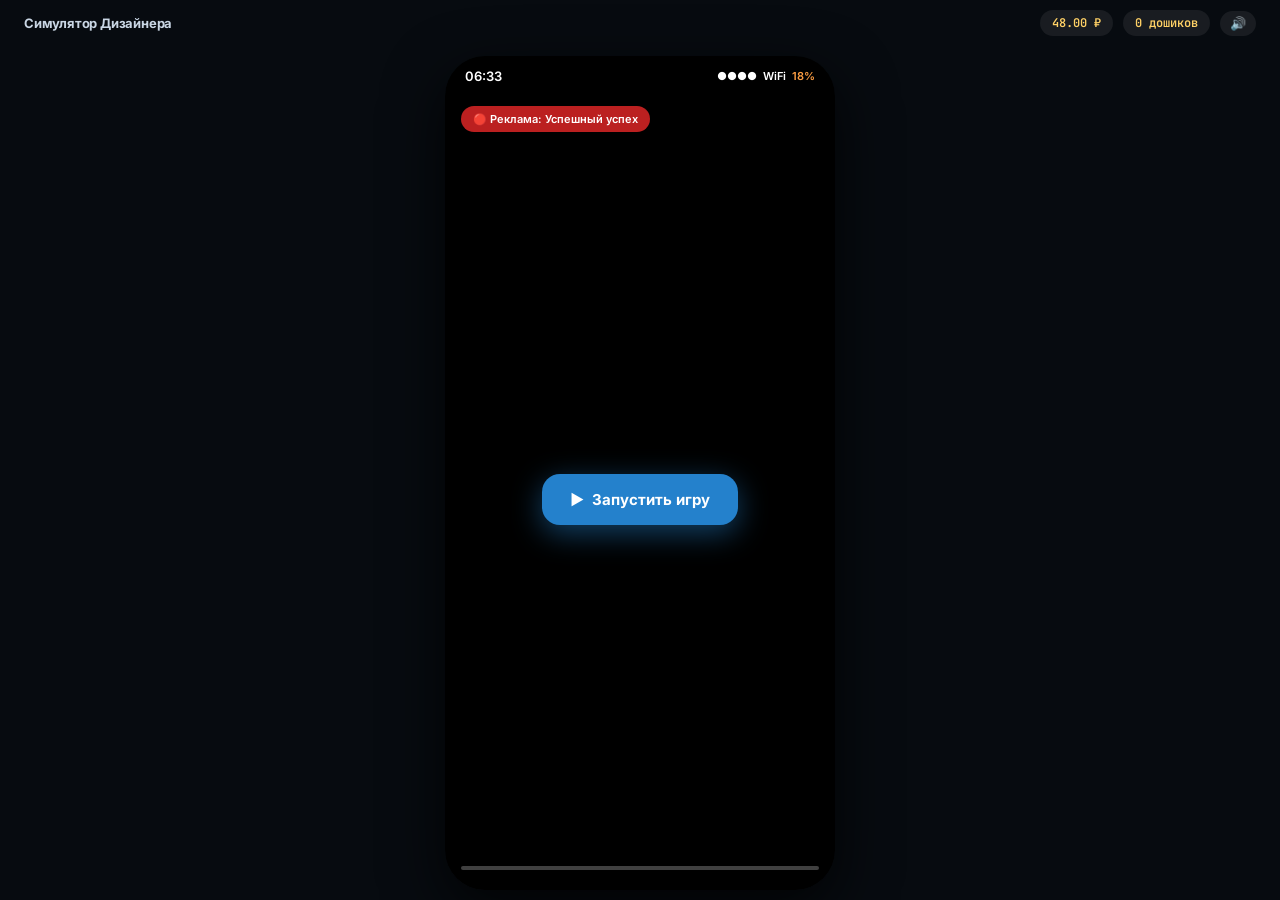
==== index.html @ 7a915a8b "feat: interactive FMV designer simulator (Ep 1)" ====
<!DOCTYPE html>
<html lang="ru">
<head>
  <meta charset="UTF-8">
  <meta name="viewport" content="width=device-width, initial-scale=1.0, maximum-scale=1.0, user-scalable=no, viewport-fit=cover">
  <title>Симулятор Дизайнера</title>
  <link rel="stylesheet" href="style.css">
  <link rel="preconnect" href="https://fonts.googleapis.com">
  <link rel="preconnect" href="https://fonts.gstatic.com" crossorigin>
  <link href="https://fonts.googleapis.com/css2?family=Inter:wght@400;500;600;700;800&family=JetBrains+Mono:wght@500;600&display=swap" rel="stylesheet">
</head>
<body>

  <!-- МИНИМАЛИСТИЧНЫЙ ВЕРХНИЙ БАР (БЕЗ МУСОРА И ОБВОДОК) -->
  <header class="game-header">
    <div class="game-brand">Симулятор Дизайнера</div>
    <div class="game-stats">
      <span class="stat-pill" id="stat-money">48.00 ₽</span>
      <span class="stat-pill" id="stat-food">0 дошиков</span>
      <button class="sound-toggle" id="sound-toggle" title="Звук">🔊</button>
    </div>
  </header>

  <!-- СМАРТФОН-КОНТЕЙНЕР -->
  <main class="phone-wrapper">
    <div class="phone-frame">
      
      <!-- СТАТУС-БАР ТЕЛЕФОНА (DYNAMIC ISLAND) -->
      <div class="phone-status-bar">
        <span class="status-time" id="status-clock">19:42</span>
        <div class="dynamic-island"></div>
        <div class="status-icons">
          <span>●●●●</span>
          <span>WiFi</span>
          <span class="status-battery">18%</span>
        </div>
      </div>

      <!-- ВСПЛЫВАЮЩИЕ ПУШ-УВЕДОМЛЕНИЯ -->
      <div class="push-layer" id="push-layer"></div>

      <!-- ЭКРАН 1: FMV ИНТРО (ШОТ 1 + ШОТ 2) -->
      <div class="scene fmv-scene active" id="scene-intro">
        <video id="intro-video" playsinline webkit-playsinline preload="auto"></video>
        
        <div class="fmv-overlay" id="intro-overlay">
          <div class="fmv-pill" id="fmv-pill">🔴 Реклама: Успешный успех</div>
          
          <button class="fmv-skip-btn hidden" id="intro-skip-btn">Пропустить ⏭</button>

          <!-- Кнопка старта перед началом -->
          <div class="intro-start-wrap" id="intro-start-wrap">
            <button class="hero-start-btn" id="start-game-btn">
              <span>▶</span> Запустить игру
            </button>
          </div>
          
          <div class="fmv-timeline">
            <div class="fmv-timeline-fill" id="intro-timeline-fill"></div>
          </div>
        </div>
      </div>

      <!-- ЭКРАН 2: ТЕЛЕГРАМ (ЧАТ С СЕРЁЖЕЙ -> КРУЖОЧЕК -> ПОЛНЫЙ ЭКРАН САМВЕЛА) -->
      <div class="scene chat-scene" id="scene-chat">
        
        <!-- Шапка Телеграма -->
        <div class="tg-navbar">
          <div class="tg-nav-back">‹</div>
          <div class="tg-nav-avatar">🦩</div>
          <div class="tg-nav-meta">
            <div class="tg-nav-title">Серёжа (UX Бог) <span class="tg-check">✓</span></div>
            <div class="tg-nav-status">был(а) недавно</div>
          </div>
          <div class="tg-nav-more">⋮</div>
        </div>

        <!-- Сообщения чата (без скролла, сразу нужные реплики) -->
        <div class="tg-content">
          <div class="tg-date">СЕГОДНЯ</div>

          <div class="tg-bubble incoming">
            Поздравляю с окончанием курса <b>«UX/UI Бог за 3 дня»</b>! 🎓 Сертификат в астрале. Как сохранять в PNG ты уже понял, остальное нагуглишь.
            <div class="tg-bubble-meta">19:34 ✓✓</div>
          </div>

          <div class="tg-bubble incoming">
            🚀 <b>Секретный шаг:</b> жми кнопку внизу и запускай веерную рассылку по записной книжке. Кто-то точно клюнет!
            <div class="tg-bubble-meta">19:35 ✓✓</div>
          </div>

          <!-- Блок с кружочком Самвела (появляется после рассылки) -->
          <div class="samvel-chat-anchor hidden" id="samvel-chat-anchor">
            <!-- Контейнер кружочка, который плавно морфится во весь экран -->
            <div class="samvel-video-box" id="samvel-video-box">
              <video id="samvel-video" src="samvel-start.mp4" playsinline webkit-playsinline></video>
              
              <div class="samvel-sound-badge" id="samvel-sound-badge">🔊</div>
              <button class="samvel-skip-btn hidden" id="samvel-skip-btn">Пропустить ⏭</button>

              <!-- ОВЕРЛЕЙ ВЫБОРА: ВСПЛЫВАЕТ ПОВЕРХ ЗАСТЫВШЕГО ПОСЛЕДНЕГО КАДРА -->
              <div class="choice-overlay hidden" id="choice-overlay">
                <div class="choice-brief-pill">
                  🎯 Вывеска: «ШАУРМА — ЭТО ВАМ НЕ ЭТО» • 💰 1 000 ₽ + 2 донера
                </div>
                
                <div class="choice-heading">Какой концепт отдаем Самвелу?</div>

                <div class="choice-cards">
                  <!-- Вариант 1: Народный люкс (Канон) -->
                  <div class="choice-item recommended" data-choice="lux">
                    <div class="choice-item-badge">ВЫБОР КЛИЕНТА</div>
                    <div class="choice-item-icon">🔥</div>
                    <div class="choice-item-body">
                      <div class="choice-item-title">Народный Люкс</div>
                      <div class="choice-item-sub">Кислотный огонь, гигантское мясо, золотой Comic Sans</div>
                    </div>
                  </div>

                  <!-- Вариант 2: Минимализм -->
                  <div class="choice-item" data-choice="minimal">
                    <div class="choice-item-icon">⚪</div>
                    <div class="choice-item-body">
                      <div class="choice-item-title">Скандинавский минимализм</div>
                      <div class="choice-item-sub">Бежевый лист, точка по центру, Helvetica 9pt</div>
                    </div>
                  </div>
                </div>
              </div>

              <!-- ОВЕРЛЕЙ РЕАКЦИИ (ПОЯВЛЯЕТСЯ ТАМ ЖЕ БЕЗ СКРОЛЛА) -->
              <div class="result-overlay hidden" id="result-overlay">
                <div class="result-card" id="result-card">
                  <!-- Динамическое наполнение JS -->
                </div>
              </div>

            </div>
          </div>
        </div>

        <!-- Нижняя панель с кнопкой рассылки (прибита к низу, видна сразу) -->
        <div class="tg-dock" id="tg-dock">
          <button class="tg-dock-btn pulse-glow" id="btn-mass-mail">
            <span>✉️</span> Запустить веерную рассылку (142 контакта)
          </button>
        </div>

      </div>

    </div>
  </main>

  <script src="game.js"></script>
</body>
</html>
---- style.css ----
/* ==========================================================================
   СИМУЛЯТОР ДИЗАЙНЕРА: СТИЛИ БЕЗ НЕЙРОСЛОПА (ЧИСТЫЙ СОВРЕМЕННЫЙ UI)
   ========================================================================== */

* {
  box-sizing: border-box;
  margin: 0;
  padding: 0;
  user-select: none;
  -webkit-tap-highlight-color: transparent;
}

html, body {
  width: 100%;
  height: 100vh;
  overflow: hidden;
  background-color: #070b10;
  color: #fff;
  font-family: 'Inter', -apple-system, BlinkMacSystemFont, "Segoe UI", Roboto, sans-serif;
  display: flex;
  flex-direction: column;
}

/* --------------------------------------------------------------------------
   ВЕРХНЯЯ СТРОКА СТАТИСТИКИ (МИНИМАЛИСТИЧНО, БЕЗ МУСОРА И ОБВОДОК)
   -------------------------------------------------------------------------- */
.game-header {
  height: 46px;
  display: flex;
  align-items: center;
  justify-content: space-between;
  padding: 0 24px;
  flex-shrink: 0;
  background: transparent;
}

.game-brand {
  font-size: 13px;
  font-weight: 700;
  letter-spacing: -0.2px;
  color: #c9d6e4;
}

.game-stats {
  display: flex;
  align-items: center;
  gap: 10px;
}

.stat-pill {
  background: rgba(255, 255, 255, 0.07);
  padding: 5px 12px;
  border-radius: 14px;
  font-size: 12px;
  font-weight: 600;
  font-family: 'JetBrains Mono', monospace;
  color: #ffd166;
  transition: all 0.25s ease;
}

.sound-toggle {
  background: rgba(255, 255, 255, 0.07);
  border: none;
  color: #fff;
  font-size: 13px;
  padding: 5px 10px;
  border-radius: 14px;
  cursor: pointer;
  transition: background 0.2s;
}

.sound-toggle:hover {
  background: rgba(255, 255, 255, 0.15);
}

/* --------------------------------------------------------------------------
   КОРПУС ТЕЛЕФОНА
   -------------------------------------------------------------------------- */
.phone-wrapper {
  flex: 1;
  display: flex;
  align-items: center;
  justify-content: center;
  padding: 10px;
  min-height: 0;
}

.phone-frame {
  width: 100%;
  max-width: 390px;
  height: 100%;
  max-height: min(840px, calc(100vh - 66px));
  aspect-ratio: 9 / 19.5;
  background: #0e1621;
  border-radius: 40px;
  overflow: hidden;
  position: relative;
  display: flex;
  flex-direction: column;
  box-shadow: 0 20px 60px rgba(0, 0, 0, 0.75);
}

/* Динамический остров и статус-бар телефона */
.phone-status-bar {
  height: 40px;
  background: transparent;
  display: flex;
  align-items: center;
  justify-content: space-between;
  padding: 0 20px;
  font-size: 12px;
  font-weight: 600;
  color: #fff;
  z-index: 60;
  position: absolute;
  top: 0;
  left: 0;
  right: 0;
  pointer-events: none;
}

.status-time {
  font-size: 13px;
}

.dynamic-island {
  width: 86px;
  height: 20px;
  background: #000;
  border-radius: 20px;
}

.status-icons {
  display: flex;
  align-items: center;
  gap: 6px;
  font-size: 11px;
}

.status-battery {
  color: #ff9f43;
}

/* --------------------------------------------------------------------------
   ПУШ-УВЕДОМЛЕНИЯ
   -------------------------------------------------------------------------- */
.push-layer {
  position: absolute;
  top: 46px;
  left: 12px;
  right: 12px;
  display: flex;
  flex-direction: column;
  gap: 8px;
  z-index: 70;
  pointer-events: none;
}

.push-toast {
  pointer-events: auto;
  background: rgba(22, 32, 44, 0.94);
  backdrop-filter: blur(16px);
  border-radius: 16px;
  padding: 10px 14px;
  display: flex;
  align-items: center;
  gap: 12px;
  box-shadow: 0 10px 30px rgba(0, 0, 0, 0.5);
  animation: pushDrop 0.35s cubic-bezier(0.16, 1, 0.3, 1);
  transition: all 0.25s ease;
}

.push-avatar {
  width: 36px;
  height: 36px;
  border-radius: 50%;
  display: flex;
  align-items: center;
  justify-content: center;
  font-size: 18px;
  flex-shrink: 0;
}

.push-details {
  flex: 1;
  min-width: 0;
}

.push-title-row {
  display: flex;
  justify-content: space-between;
  font-size: 12px;
  font-weight: 600;
  color: #fff;
  margin-bottom: 2px;
}

.push-app {
  font-size: 10.5px;
  color: #50a2e9;
}

.push-body {
  font-size: 12px;
  color: #cbd5e1;
  white-space: nowrap;
  overflow: hidden;
  text-overflow: ellipsis;
}

/* --------------------------------------------------------------------------
   ЭКРАНЫ
   -------------------------------------------------------------------------- */
.scene {
  position: absolute;
  inset: 0;
  display: none;
  flex-direction: column;
  overflow: hidden;
}

.scene.active {
  display: flex;
}

/* --------------------------------------------------------------------------
   СЦЕНА 1: FMV ИНТРО
   -------------------------------------------------------------------------- */
.fmv-scene {
  background: #000;
  z-index: 20;
}

#intro-video {
  width: 100%;
  height: 100%;
  object-fit: cover;
}

.fmv-overlay {
  position: absolute;
  inset: 0;
  display: flex;
  flex-direction: column;
  justify-content: space-between;
  padding: 50px 16px 20px;
  pointer-events: none;
  background: linear-gradient(180deg, rgba(0,0,0,0.6) 0%, transparent 20%, transparent 80%, rgba(0,0,0,0.7) 100%);
}

.fmv-overlay * {
  pointer-events: auto;
}

.fmv-pill {
  align-self: flex-start;
  background: rgba(220, 38, 38, 0.85);
  backdrop-filter: blur(8px);
  color: #fff;
  font-size: 11px;
  font-weight: 600;
  padding: 6px 12px;
  border-radius: 20px;
}

.fmv-skip-btn {
  position: absolute;
  top: 50px;
  right: 16px;
  background: rgba(0, 0, 0, 0.65);
  backdrop-filter: blur(8px);
  border: none;
  color: #fff;
  font-size: 12px;
  font-weight: 600;
  padding: 7px 13px;
  border-radius: 20px;
  cursor: pointer;
  transition: background 0.2s;
}

.fmv-skip-btn:hover {
  background: rgba(36, 129, 204, 0.85);
}

.intro-start-wrap {
  margin: auto;
  text-align: center;
}

.hero-start-btn {
  background: #2481cc;
  border: none;
  color: #fff;
  font-family: inherit;
  font-size: 15px;
  font-weight: 700;
  padding: 16px 28px;
  border-radius: 18px;
  cursor: pointer;
  display: flex;
  align-items: center;
  gap: 8px;
  box-shadow: 0 8px 30px rgba(36, 129, 204, 0.5);
  transition: transform 0.2s, background 0.2s;
}

.hero-start-btn:hover {
  background: #2ea6ff;
  transform: scale(1.04);
}

.fmv-timeline {
  width: 100%;
  height: 4px;
  background: rgba(255, 255, 255, 0.25);
  border-radius: 2px;
  overflow: hidden;
}

.fmv-timeline-fill {
  width: 0%;
  height: 100%;
  background: #2ea6ff;
  transition: width 0.1s linear;
}

/* --------------------------------------------------------------------------
   СЦЕНА 2: ТЕЛЕГРАМ
   -------------------------------------------------------------------------- */
.chat-scene {
  background: #0e1621;
  background-image: radial-gradient(rgba(255, 255, 255, 0.04) 1px, transparent 1px);
  background-size: 24px 24px;
  z-index: 10;
}

.tg-navbar {
  height: 56px;
  padding-top: 6px;
  background: #17212b;
  display: flex;
  align-items: center;
  padding-left: 12px;
  padding-right: 14px;
  gap: 10px;
  z-index: 10;
  flex-shrink: 0;
  margin-top: 40px;
}

.tg-nav-back {
  color: #50a2e9;
  font-size: 26px;
  line-height: 1;
  cursor: pointer;
}

.tg-nav-avatar {
  width: 38px;
  height: 38px;
  border-radius: 50%;
  background: #ff793f;
  display: flex;
  align-items: center;
  justify-content: center;
  font-size: 18px;
  flex-shrink: 0;
}

.tg-nav-meta {
  flex: 1;
}

.tg-nav-title {
  font-size: 14px;
  font-weight: 600;
  color: #fff;
  display: flex;
  align-items: center;
  gap: 4px;
}

.tg-check {
  display: inline-flex;
  align-items: center;
  justify-content: center;
  width: 13px;
  height: 13px;
  background: #2481cc;
  color: #fff;
  border-radius: 50%;
  font-size: 8.5px;
}

.tg-nav-status {
  font-size: 12px;
  color: #7f91a4;
}

.tg-nav-more {
  color: #7f91a4;
  font-size: 18px;
}

/* Контейнер сообщений (без скролла) */
.tg-content {
  flex: 1;
  padding: 16px 14px;
  display: flex;
  flex-direction: column;
  gap: 12px;
  position: relative;
  overflow: hidden;
}

.tg-date {
  align-self: center;
  background: rgba(0, 0, 0, 0.35);
  color: #8c9dae;
  font-size: 11px;
  font-weight: 600;
  padding: 3px 10px;
  border-radius: 12px;
}

.tg-bubble {
  max-width: 85%;
  padding: 10px 14px 8px;
  border-radius: 16px;
  font-size: 13.5px;
  line-height: 1.45;
  background: #182533;
  color: #fff;
  border-bottom-left-radius: 4px;
}

.tg-bubble-meta {
  font-size: 10px;
  color: rgba(255, 255, 255, 0.45);
  text-align: right;
  margin-top: 4px;
}

/* Нижняя прибитая кнопка рассылки */
.tg-dock {
  padding: 12px 14px 20px;
  background: #17212b;
  flex-shrink: 0;
  z-index: 10;
}

.tg-dock-btn {
  width: 100%;
  background: #2481cc;
  border: none;
  color: #fff;
  font-family: inherit;
  font-size: 14px;
  font-weight: 600;
  padding: 14px 18px;
  border-radius: 14px;
  cursor: pointer;
  display: flex;
  align-items: center;
  justify-content: center;
  gap: 8px;
  transition: all 0.2s ease;
}

.tg-dock-btn:hover {
  background: #2ea6ff;
  transform: translateY(-1px);
}

.tg-dock-btn:active {
  transform: translateY(0);
}

.pulse-glow {
  animation: pulseButton 2s infinite;
}

/* --------------------------------------------------------------------------
   КРУЖОЧЕК САМВЕЛА И ЕГО МОРФИНГ В ПОЛНОЭКРАННОЕ ВИДЕО
   -------------------------------------------------------------------------- */
.samvel-chat-anchor {
  margin-top: 6px;
  display: flex;
  align-items: flex-start;
  animation: fadeIn 0.3s ease;
}

.samvel-video-box {
  /* Начальное состояние: кружочек в чате */
  position: relative;
  width: 170px;
  height: 170px;
  border-radius: 50%;
  overflow: hidden;
  background: #000;
  box-shadow: 0 4px 20px rgba(0, 0, 0, 0.5);
  transition: all 0.65s cubic-bezier(0.16, 1, 0.3, 1);
  z-index: 30;
}

.samvel-video-box video {
  width: 100%;
  height: 100%;
  object-fit: cover;
}

/* СОСТОЯНИЕ РАСКРЫТИЯ ВО ВЕСЬ ЭКРАН ТЕЛЕФОНА */
.samvel-video-box.fullscreen {
  position: absolute;
  top: 0;
  left: 0;
  width: 100%;
  height: 100%;
  border-radius: 0;
  margin: 0;
  z-index: 55;
  box-shadow: none;
}

.samvel-sound-badge {
  position: absolute;
  bottom: 12px;
  left: 50%;
  transform: translateX(-50%);
  background: rgba(0, 0, 0, 0.7);
  backdrop-filter: blur(8px);
  color: #fff;
  font-size: 13px;
  padding: 4px 8px;
  border-radius: 12px;
  cursor: pointer;
  z-index: 5;
}

.samvel-skip-btn {
  position: absolute;
  top: 50px;
  right: 16px;
  background: rgba(0, 0, 0, 0.65);
  backdrop-filter: blur(8px);
  border: none;
  color: #fff;
  font-size: 12px;
  font-weight: 600;
  padding: 7px 13px;
  border-radius: 20px;
  cursor: pointer;
  z-index: 10;
  transition: background 0.2s;
}

.samvel-skip-btn:hover {
  background: rgba(36, 129, 204, 0.85);
}

/* --------------------------------------------------------------------------
   ОВЕРЛЕЙ ВЫБОРА МАКЕТОВ (ВСПЛЫВАЕТ ПОВЕРХ ЗАСТЫВШЕГО ВИДЕО)
   -------------------------------------------------------------------------- */
.choice-overlay {
  position: absolute;
  bottom: 0;
  left: 0;
  right: 0;
  background: linear-gradient(180deg, transparent 0%, rgba(10, 15, 24, 0.88) 12%, rgba(10, 15, 24, 0.98) 100%);
  backdrop-filter: blur(16px);
  padding: 24px 16px 28px;
  display: flex;
  flex-direction: column;
  gap: 10px;
  z-index: 40;
  animation: slideUpChoice 0.4s cubic-bezier(0.16, 1, 0.3, 1);
}

.choice-brief-pill {
  align-self: center;
  background: rgba(255, 255, 255, 0.1);
  color: #ffd166;
  font-size: 11px;
  font-weight: 600;
  padding: 5px 12px;
  border-radius: 20px;
  text-align: center;
}

.choice-heading {
  font-size: 14px;
  font-weight: 700;
  color: #fff;
  text-align: center;
  margin-bottom: 2px;
}

.choice-cards {
  display: flex;
  flex-direction: column;
  gap: 8px;
}

.choice-item {
  position: relative;
  background: rgba(255, 255, 255, 0.08);
  border-radius: 14px;
  padding: 11px 14px;
  display: flex;
  align-items: center;
  gap: 12px;
  cursor: pointer;
  transition: all 0.2s ease;
}

.choice-item:hover {
  background: rgba(255, 255, 255, 0.16);
  transform: translateY(-2px);
}

.choice-item:active {
  transform: scale(0.98);
}

.choice-item.recommended {
  background: linear-gradient(135deg, rgba(255, 179, 0, 0.18) 0%, rgba(255, 87, 34, 0.18) 100%);
  box-shadow: 0 0 20px rgba(255, 179, 0, 0.15);
}

.choice-item-badge {
  position: absolute;
  top: -7px;
  right: 12px;
  background: #ffb300;
  color: #000;
  font-size: 9px;
  font-weight: 800;
  padding: 2px 6px;
  border-radius: 4px;
}

.choice-item-icon {
  font-size: 22px;
  flex-shrink: 0;
}

.choice-item-body {
  flex: 1;
}

.choice-item-title {
  font-size: 13.5px;
  font-weight: 700;
  color: #fff;
  margin-bottom: 2px;
}

.choice-item-sub {
  font-size: 11.5px;
  color: #a4b7c9;
  line-height: 1.35;
}

/* --------------------------------------------------------------------------
   ОВЕРЛЕЙ РЕАКЦИИ (ПОЯВЛЯЕТСЯ ПРЯМО ПОВЕРХ ЗАСТЫВШЕГО ВИДЕО)
   -------------------------------------------------------------------------- */
.result-overlay {
  position: absolute;
  inset: 0;
  background: rgba(8, 12, 18, 0.92);
  backdrop-filter: blur(20px);
  display: flex;
  align-items: center;
  justify-content: center;
  padding: 24px;
  z-index: 50;
  animation: fadeIn 0.3s ease;
}

.result-card {
  width: 100%;
  max-width: 320px;
  display: flex;
  flex-direction: column;
  gap: 14px;
  text-align: center;
}

.result-badge {
  align-self: center;
  font-size: 38px;
}

.result-title {
  font-size: 18px;
  font-weight: 800;
  line-height: 1.3;
}

.result-quote {
  font-size: 13px;
  line-height: 1.5;
  color: #cbd5e1;
  background: rgba(255, 255, 255, 0.05);
  padding: 12px 14px;
  border-radius: 12px;
  text-align: left;
}

.result-payout {
  font-size: 13px;
  font-weight: 700;
  color: #2ecc71;
}

.result-action-btn {
  background: #2481cc;
  border: none;
  color: #fff;
  font-family: inherit;
  font-size: 14px;
  font-weight: 700;
  padding: 14px 20px;
  border-radius: 14px;
  cursor: pointer;
  transition: transform 0.2s, background 0.2s;
}

.result-action-btn:hover {
  background: #2ea6ff;
  transform: translateY(-2px);
}

.result-action-btn.win {
  background: #27ae60;
}

.result-action-btn.win:hover {
  background: #2ecc71;
}

/* --------------------------------------------------------------------------
   АНИМАЦИИ
   -------------------------------------------------------------------------- */
.hidden { display: none !important; }

@keyframes pushDrop {
  from { opacity: 0; transform: translateY(-20px); }
  to { opacity: 1; transform: translateY(0); }
}

@keyframes slideUpChoice {
  from { opacity: 0; transform: translateY(50px); }
  to { opacity: 1; transform: translateY(0); }
}

@keyframes fadeIn {
  from { opacity: 0; }
  to { opacity: 1; }
}

@keyframes pulseButton {
  0% { box-shadow: 0 0 0 0 rgba(36, 129, 204, 0.5); }
  70% { box-shadow: 0 0 0 10px rgba(36, 129, 204, 0); }
  100% { box-shadow: 0 0 0 0 rgba(36, 129, 204, 0); }
}
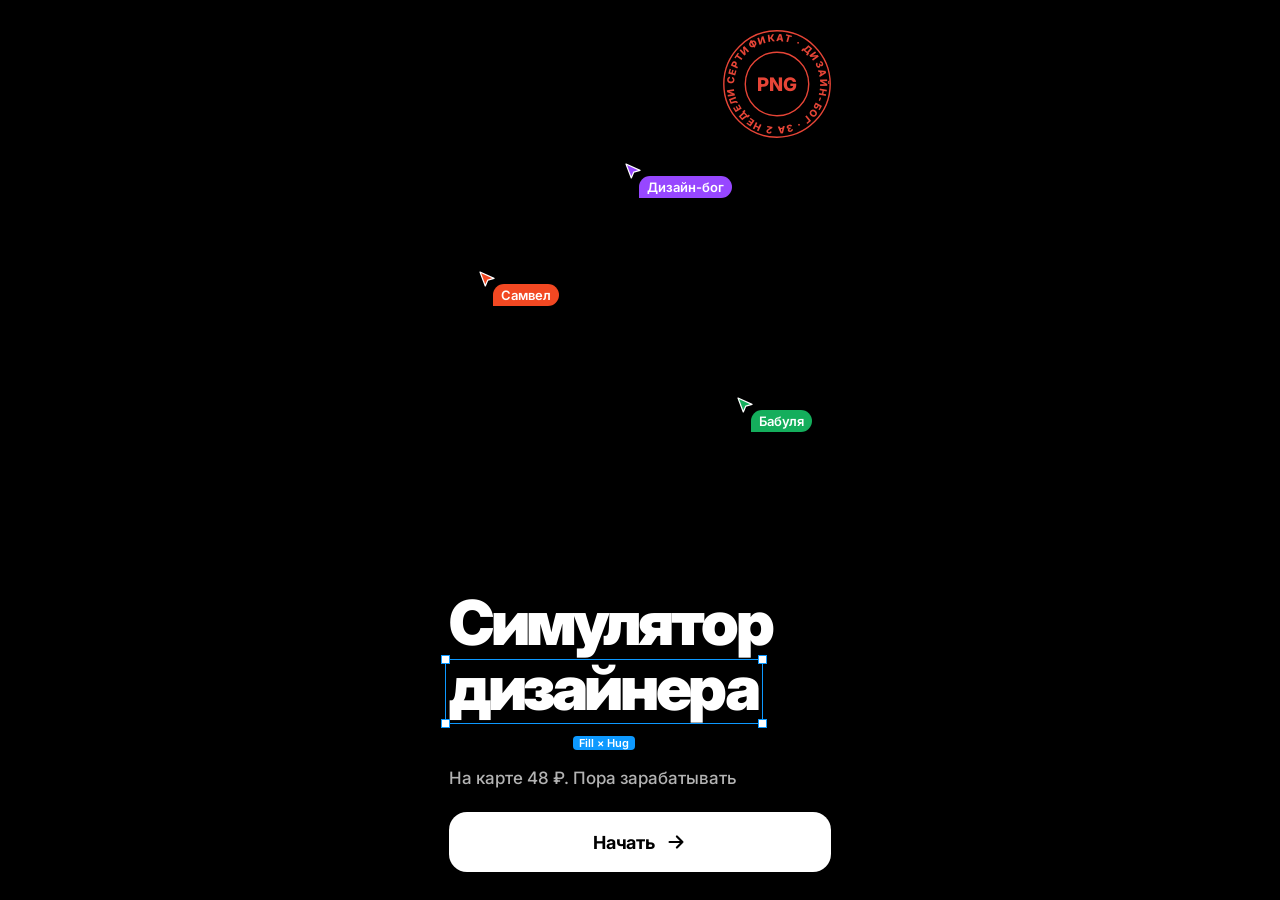
==== commit 834da305: "feat: add levels 2 and 3 (Anzhelika, Mihalych), modular engine, sounds and styles" ====
--- a/index.html
+++ b/index.html
@@ -2,155 +2,427 @@
 <html lang="ru">
 <head>
   <meta charset="UTF-8">
-  <meta name="viewport" content="width=device-width, initial-scale=1.0, maximum-scale=1.0, user-scalable=no, viewport-fit=cover">
-  <title>Симулятор Дизайнера</title>
-  <link rel="stylesheet" href="style.css">
+  <meta name="viewport" content="width=device-width, initial-scale=1, maximum-scale=1, user-scalable=no, viewport-fit=cover">
+  <meta name="theme-color" content="#000000">
+  <title>Симулятор дизайнера</title>
   <link rel="preconnect" href="https://fonts.googleapis.com">
   <link rel="preconnect" href="https://fonts.gstatic.com" crossorigin>
-  <link href="https://fonts.googleapis.com/css2?family=Inter:wght@400;500;600;700;800&family=JetBrains+Mono:wght@500;600&display=swap" rel="stylesheet">
+  <link href="https://fonts.googleapis.com/css2?family=Inter:wght@400;500;600;700;800;900&family=Comic+Neue:wght@700&family=Cormorant+Garamond:ital,wght@0,300;0,500;1,400&display=swap" rel="stylesheet">
+  <!-- Общие стили игры (переиспользуются на всех уровнях) -->
+  <link rel="stylesheet" href="styles/base.css">
+  <link rel="stylesheet" href="styles/start.css">
+  <link rel="stylesheet" href="styles/telegram.css">
+  <link rel="stylesheet" href="styles/push.css">
+  <link rel="stylesheet" href="styles/player.css">
+  <link rel="stylesheet" href="styles/figma.css">
+  <!-- Уровень 1 -->
+  <link rel="stylesheet" href="levels/level-1/level1.css">
+  <!-- Уровень 2 -->
+  <link rel="stylesheet" href="levels/level-2/level2.css">
+  <!-- Уровень 3 -->
+  <link rel="stylesheet" href="levels/level-3/level3.css">
+  <script src="https://telegram.org/js/telegram-web-app.js"></script>
 </head>
 <body>
-
-  <!-- МИНИМАЛИСТИЧНЫЙ ВЕРХНИЙ БАР (БЕЗ МУСОРА И ОБВОДОК) -->
-  <header class="game-header">
-    <div class="game-brand">Симулятор Дизайнера</div>
-    <div class="game-stats">
-      <span class="stat-pill" id="stat-money">48.00 ₽</span>
-      <span class="stat-pill" id="stat-food">0 дошиков</span>
-      <button class="sound-toggle" id="sound-toggle" title="Звук">🔊</button>
-    </div>
-  </header>
-
-  <!-- СМАРТФОН-КОНТЕЙНЕР -->
-  <main class="phone-wrapper">
-    <div class="phone-frame">
-      
-      <!-- СТАТУС-БАР ТЕЛЕФОНА (DYNAMIC ISLAND) -->
-      <div class="phone-status-bar">
-        <span class="status-time" id="status-clock">19:42</span>
-        <div class="dynamic-island"></div>
-        <div class="status-icons">
-          <span>●●●●</span>
-          <span>WiFi</span>
-          <span class="status-battery">18%</span>
-        </div>
-      </div>
-
-      <!-- ВСПЛЫВАЮЩИЕ ПУШ-УВЕДОМЛЕНИЯ -->
-      <div class="push-layer" id="push-layer"></div>
-
-      <!-- ЭКРАН 1: FMV ИНТРО (ШОТ 1 + ШОТ 2) -->
-      <div class="scene fmv-scene active" id="scene-intro">
-        <video id="intro-video" playsinline webkit-playsinline preload="auto"></video>
-        
-        <div class="fmv-overlay" id="intro-overlay">
-          <div class="fmv-pill" id="fmv-pill">🔴 Реклама: Успешный успех</div>
-          
-          <button class="fmv-skip-btn hidden" id="intro-skip-btn">Пропустить ⏭</button>
-
-          <!-- Кнопка старта перед началом -->
-          <div class="intro-start-wrap" id="intro-start-wrap">
-            <button class="hero-start-btn" id="start-game-btn">
-              <span>▶</span> Запустить игру
-            </button>
+<div id="app">
+
+  <!-- Старт + интро-видео -->
+  <section class="screen intro is-active" id="intro">
+    <video id="introVideo" class="is-teaser" src="start-1.mp4" muted loop autoplay playsinline webkit-playsinline preload="auto"></video>
+    <video id="introVideo2" class="intro-next" src="start-2.mp4#t=0.01" playsinline webkit-playsinline preload="auto"></video>
+    <!-- Реклама курса поверх интро: живёт в небе над героем -->
+    <div class="ad" id="ad" aria-hidden="true">
+      <div class="ad-marquee"><div><span>ДИЗАЙН-БОГ</span><span>ДИЗАЙН-БОГ</span><span>ДИЗАЙН-БОГ</span><span>ДИЗАЙН-БОГ</span></div></div>
+      <div class="ad-copy">
+        <span class="ad-chip">Курс «Дизайн-бог»</span>
+        <span class="ad-line"><span>Зарабатывай по</span></span>
+        <span class="ad-line ad-big"><span><b class="ad-hl"></b><em id="adMoney">0</em>&nbsp;₽</span></span>
+        <span class="ad-line"><span>уже через <u>2 недели<svg viewBox="0 0 120 12" preserveAspectRatio="none"><path pathLength="100" d="M2 7 Q9 1 16 7 T30 7 T44 7 T58 7 T72 7 T86 7 T100 7 T118 6"/></svg></u></span></span>
+        <span class="ad-line ad-small"><span>обучения у меня</span></span>
+      </div>
+    </div>
+    <button class="skip" id="introSkip" hidden>Пропустить</button>
+
+    <div class="start" id="start">
+      <svg class="stamp" viewBox="0 0 120 120" aria-hidden="true">
+        <defs><path id="stampPath" d="M60 60m-46 0a46 46 0 1 1 92 0a46 46 0 1 1-92 0"/></defs>
+        <circle cx="60" cy="60" r="57" />
+        <circle cx="60" cy="60" r="34" />
+        <text><textPath href="#stampPath">СЕРТИФИКАТ · ДИЗАЙН-БОГ · ЗА 2 НЕДЕЛИ ·</textPath></text>
+        <text class="stamp-core" x="60" y="67" text-anchor="middle">PNG</text>
+      </svg>
+
+      <div class="cursor c1" style="--c:#f24822"><svg viewBox="0 0 20 20"><path d="M3 2l14 6.4-6.2 1.7L8.3 16z"/></svg><span>Самвел</span></div>
+      <div class="cursor c2" style="--c:#14ae5c"><svg viewBox="0 0 20 20"><path d="M3 2l14 6.4-6.2 1.7L8.3 16z"/></svg><span>Бабуля</span></div>
+      <div class="cursor c3" style="--c:#9747ff"><svg viewBox="0 0 20 20"><path d="M3 2l14 6.4-6.2 1.7L8.3 16z"/></svg><span>Дизайн-бог</span></div>
+
+      <h1 class="title">
+        <span class="t1">Симулятор</span>
+        <span class="t2">дизайнера<i></i><i></i><i></i><i></i><em>Fill × Hug</em></span>
+      </h1>
+      <p class="tagline">На карте 48 ₽. Пора зарабатывать</p>
+      <button class="start-btn" id="playBtn">
+        Начать
+        <svg viewBox="0 0 24 24"><path d="M5 12h14M13 6l6 6-6 6"/></svg>
+      </button>
+    </div>
+  </section>
+
+  <!-- Канал курса (инфоцыган) -->
+  <section class="screen chat" id="chatA">
+    <header class="tg-head">
+      <svg class="tg-back" viewBox="0 0 24 24"><path d="M15 5l-7 7 7 7"/></svg>
+      <div class="avatar av-course">ДБ</div>
+      <div class="tg-head-meta">
+        <div class="tg-name">Курс ДИЗАЙН-БОГ</div>
+        <div class="tg-status">12 480 подписчиков</div>
+      </div>
+    </header>
+    <div class="tg-feed"><div class="tg-date">Сегодня</div></div>
+    <div class="tg-bottom is-hidden" id="tgBottom">
+      <button class="tg-main" id="sendAll"><span class="tg-main-fill"></span><span class="tg-main-label">Разослать всем контактам</span></button>
+    </div>
+  </section>
+
+  <!-- Чат с Самвелом (заказчик 1) -->
+  <section class="screen chat" id="chatB">
+    <header class="tg-head">
+      <svg class="tg-back" viewBox="0 0 24 24"><path d="M15 5l-7 7 7 7"/></svg>
+      <div class="avatar av-red">С</div>
+      <div class="tg-head-meta">
+        <div class="tg-name">Самвел · Шаурма 24</div>
+        <div class="tg-status">в сети</div>
+      </div>
+    </header>
+    <div class="tg-feed"><div class="tg-date">Сегодня</div></div>
+    <div class="tg-composer">
+      <svg viewBox="0 0 24 24"><path d="M21 11.5l-8.6 8.6a5 5 0 0 1-7.1-7.1l8.6-8.6a3.3 3.3 0 0 1 4.7 4.7l-8.6 8.6a1.7 1.7 0 0 1-2.4-2.4l7.9-7.9"/></svg>
+      <div class="tg-input">Сообщение</div>
+      <svg viewBox="0 0 24 24"><rect x="3.5" y="3.5" width="17" height="17" rx="8.5"/><circle cx="12" cy="12" r="3.2"/></svg>
+    </div>
+  </section>
+
+  <!-- Чат с Михалычем (заказчик 2: автосервис) -->
+  <section class="screen chat" id="chatC">
+    <header class="tg-head">
+      <svg class="tg-back" viewBox="0 0 24 24"><path d="M15 5l-7 7 7 7"/></svg>
+      <div class="avatar av-gray">М</div>
+      <div class="tg-head-meta">
+        <div class="tg-name">Михалыч · Автосервис</div>
+        <div class="tg-status">в сети</div>
+      </div>
+    </header>
+    <div class="tg-feed"><div class="tg-date">Сегодня</div></div>
+    <div class="tg-composer">
+      <svg viewBox="0 0 24 24"><path d="M21 11.5l-8.6 8.6a5 5 0 0 1-7.1-7.1l8.6-8.6a3.3 3.3 0 0 1 4.7 4.7l-8.6 8.6a1.7 1.7 0 0 1-2.4-2.4l7.9-7.9"/></svg>
+      <div class="tg-input">Сообщение</div>
+      <svg viewBox="0 0 24 24"><rect x="3.5" y="3.5" width="17" height="17" rx="8.5"/><circle cx="12" cy="12" r="3.2"/></svg>
+    </div>
+  </section>
+
+  <!-- Чат с Анжеликой (заказчик 3: ноготочки) -->
+  <section class="screen chat" id="chatD">
+    <header class="tg-head">
+      <svg class="tg-back" viewBox="0 0 24 24"><path d="M15 5l-7 7 7 7"/></svg>
+      <div class="avatar av-violet">А</div>
+      <div class="tg-head-meta">
+        <div class="tg-name">Анжелика · Luxury Nails</div>
+        <div class="tg-status">в сети</div>
+      </div>
+    </header>
+    <div class="tg-feed"><div class="tg-date">Сегодня</div></div>
+    <div class="tg-composer">
+      <svg viewBox="0 0 24 24"><path d="M21 11.5l-8.6 8.6a5 5 0 0 1-7.1-7.1l8.6-8.6a3.3 3.3 0 0 1 4.7 4.7l-8.6 8.6a1.7 1.7 0 0 1-2.4-2.4l7.9-7.9"/></svg>
+      <div class="tg-input">Сообщение</div>
+      <svg viewBox="0 0 24 24"><rect x="3.5" y="3.5" width="17" height="17" rx="8.5"/><circle cx="12" cy="12" r="3.2"/></svg>
+    </div>
+  </section>
+
+  <!-- Видеосообщение: кружок -> полный экран -->
+  <div class="player" id="player" hidden>
+    <video id="pv" playsinline webkit-playsinline preload="auto"></video>
+    <button class="skip" id="pvSkip">Пропустить</button>
+  </div>
+
+  <div class="backdrop" id="backdrop"></div>
+
+  <!-- Выбор: Самвел (Figma) -->
+  <section class="sheet" id="sheet" aria-hidden="true">
+    <div class="sheet-grip"></div>
+    <h2>Что отправим Самвелу?</h2>
+    <div class="frames">
+      <button class="frame" data-choice="lux">
+        <span class="frame-name"><b>#</b> Народный люкс</span>
+        <span class="frame-box">
+          <span class="sign sign-lux">
+            <span class="lux-bulbs"></span>
+            <span class="lux-left">
+              <span class="lux-title">ШАУРМА</span>
+              <span class="lux-ribbon">это вам не это</span>
+              <span class="lux-247">24/7</span>
+            </span>
+            <span class="lux-photo"><img src="images/shawarma.jpg" alt="Шаурма"></span>
+            <span class="lux-burst"><span>от<b>199₽</b></span></span>
+            <span class="lux-spark s1">✦</span><span class="lux-spark s2">✦</span><span class="lux-spark s3">✦</span>
+          </span>
+          <span class="sel"><i></i><i></i><i></i><i></i><em>1920 × 1080</em></span>
+        </span>
+      </button>
+      <button class="frame" data-choice="minimal">
+        <span class="frame-name"><b>#</b> Минимализм</span>
+        <span class="frame-box">
+          <span class="sign sign-min">
+            <span class="gr-mark"><svg class="laurel" viewBox="0 0 100 100" aria-hidden="true"><path d="M43.40 87.42 L41.32 87.00 L39.27 86.45 L37.25 85.80 L35.27 85.03 L33.34 84.15 L31.46 83.17 L29.64 82.08 L27.88 80.90 L26.19 79.61 L24.57 78.24 L23.04 76.78 L21.58 75.23 L20.22 73.60 L18.95 71.90 L17.77 70.14 L16.70 68.31 L15.73 66.42 L14.87 64.48 L14.11 62.50 L13.47 60.47 L12.94 58.42 L12.53 56.34 L12.24 54.24 L12.06 52.12 L12.00 50.00 L12.06 47.88 L12.24 45.76 L12.53 43.66 L12.94 41.58 L13.47 39.53 L14.11 37.50 L14.87 35.52 L15.73 33.58 L16.70 31.69 L17.77 29.86 L18.95 28.10 L20.22 26.40 L21.58 24.77 L23.04 23.22 L24.57 21.76" class="lw-stem"/><ellipse cx="36.90" cy="89.06" rx="1.56" ry="4.49" transform="rotate(76.5 36.90 89.06)"/><ellipse cx="38.94" cy="83.00" rx="1.56" ry="4.49" transform="rotate(140.5 38.94 83.00)"/><ellipse cx="27.71" cy="84.65" rx="1.50" ry="4.31" transform="rotate(90.8 27.71 84.65)"/><ellipse cx="31.17" cy="79.27" rx="1.50" ry="4.31" transform="rotate(154.8 31.17 79.27)"/><ellipse cx="19.88" cy="78.11" rx="1.44" ry="4.13" transform="rotate(105.0 19.88 78.11)"/><ellipse cx="24.56" cy="73.74" rx="1.44" ry="4.13" transform="rotate(169.0 24.56 73.74)"/><ellipse cx="13.90" cy="69.85" rx="1.38" ry="3.96" transform="rotate(119.2 13.90 69.85)"/><ellipse cx="19.50" cy="66.77" rx="1.38" ry="3.96" transform="rotate(183.2 19.50 66.77)"/><ellipse cx="10.13" cy="60.37" rx="1.31" ry="3.78" transform="rotate(133.4 10.13 60.37)"/><ellipse cx="16.32" cy="58.76" rx="1.31" ry="3.78" transform="rotate(197.4 16.32 58.76)"/><ellipse cx="8.80" cy="50.26" rx="1.25" ry="3.60" transform="rotate(147.6 8.80 50.26)"/><ellipse cx="15.20" cy="50.22" rx="1.25" ry="3.60" transform="rotate(211.6 15.20 50.22)"/><ellipse cx="10.00" cy="40.13" rx="1.19" ry="3.42" transform="rotate(161.9 10.00 40.13)"/><ellipse cx="16.21" cy="41.66" rx="1.19" ry="3.42" transform="rotate(225.9 16.21 41.66)"/><ellipse cx="13.65" cy="30.60" rx="1.13" ry="3.24" transform="rotate(176.1 13.65 30.60)"/><ellipse cx="19.30" cy="33.61" rx="1.13" ry="3.24" transform="rotate(240.1 19.30 33.61)"/><ellipse cx="19.53" cy="22.27" rx="1.06" ry="3.06" transform="rotate(190.3 19.53 22.27)"/><ellipse cx="24.27" cy="26.57" rx="1.06" ry="3.06" transform="rotate(254.3 24.27 26.57)"/><path d="M56.60 87.42 L58.68 87.00 L60.73 86.45 L62.75 85.80 L64.73 85.03 L66.66 84.15 L68.54 83.17 L70.36 82.08 L72.12 80.90 L73.81 79.61 L75.43 78.24 L76.96 76.78 L78.42 75.23 L79.78 73.60 L81.05 71.90 L82.23 70.14 L83.30 68.31 L84.27 66.42 L85.13 64.48 L85.89 62.50 L86.53 60.47 L87.06 58.42 L87.47 56.34 L87.76 54.24 L87.94 52.12 L88.00 50.00 L87.94 47.88 L87.76 45.76 L87.47 43.66 L87.06 41.58 L86.53 39.53 L85.89 37.50 L85.13 35.52 L84.27 33.58 L83.30 31.69 L82.23 29.86 L81.05 28.10 L79.78 26.40 L78.42 24.77 L76.96 23.22 L75.43 21.76" class="lw-stem"/><ellipse cx="63.10" cy="89.06" rx="1.56" ry="4.49" transform="rotate(-76.5 63.10 89.06)"/><ellipse cx="61.06" cy="83.00" rx="1.56" ry="4.49" transform="rotate(-140.5 61.06 83.00)"/><ellipse cx="72.29" cy="84.65" rx="1.50" ry="4.31" transform="rotate(-90.8 72.29 84.65)"/><ellipse cx="68.83" cy="79.27" rx="1.50" ry="4.31" transform="rotate(-154.8 68.83 79.27)"/><ellipse cx="80.12" cy="78.11" rx="1.44" ry="4.13" transform="rotate(-105.0 80.12 78.11)"/><ellipse cx="75.44" cy="73.74" rx="1.44" ry="4.13" transform="rotate(-169.0 75.44 73.74)"/><ellipse cx="86.10" cy="69.85" rx="1.38" ry="3.96" transform="rotate(-119.2 86.10 69.85)"/><ellipse cx="80.50" cy="66.77" rx="1.38" ry="3.96" transform="rotate(-183.2 80.50 66.77)"/><ellipse cx="89.87" cy="60.37" rx="1.31" ry="3.78" transform="rotate(-133.4 89.87 60.37)"/><ellipse cx="83.68" cy="58.76" rx="1.31" ry="3.78" transform="rotate(-197.4 83.68 58.76)"/><ellipse cx="91.20" cy="50.26" rx="1.25" ry="3.60" transform="rotate(-147.6 91.20 50.26)"/><ellipse cx="84.80" cy="50.22" rx="1.25" ry="3.60" transform="rotate(-211.6 84.80 50.22)"/><ellipse cx="90.00" cy="40.13" rx="1.19" ry="3.42" transform="rotate(-161.9 90.00 40.13)"/><ellipse cx="83.79" cy="41.66" rx="1.19" ry="3.42" transform="rotate(-225.9 83.79 41.66)"/><ellipse cx="86.35" cy="30.60" rx="1.13" ry="3.24" transform="rotate(-176.1 86.35 30.60)"/><ellipse cx="80.70" cy="33.61" rx="1.13" ry="3.24" transform="rotate(-240.1 80.70 33.61)"/><ellipse cx="80.47" cy="22.27" rx="1.06" ry="3.06" transform="rotate(-190.3 80.47 22.27)"/><ellipse cx="75.73" cy="26.57" rx="1.06" ry="3.06" transform="rotate(-254.3 75.73 26.57)"/></svg><span class="gr-mono">Ш</span></span>
+            <span class="gr-word">ШАУРМА</span>
+            <span class="gr-sub">пища богов · MMXXV</span>
+          </span>
+          <span class="sel"><i></i><i></i><i></i><i></i><em>1920 × 1080</em></span>
+        </span>
+      </button>
+    </div>
+  </section>
+
+  <!-- Выбор: Михалыч (Figma) -->
+  <section class="sheet" id="sheet2" aria-hidden="true">
+    <div class="sheet-grip"></div>
+    <h2>Что отправим Михалычу?</h2>
+    <div class="frames">
+      <button class="frame" data-choice="minimal">
+        <span class="frame-name"><b>#</b> Стильный минимализм</span>
+        <span class="frame-box">
+          <span class="sign sign-service-min">
+            <div class="stealth-main">
+              <svg class="stealth-turbine" viewBox="0 0 100 100">
+                <defs>
+                  <linearGradient id="fanGrad" x1="0%" y1="0%" x2="100%" y2="100%">
+                    <stop offset="0%" stop-color="#ffffff"/>
+                    <stop offset="25%" stop-color="#e2e8f0"/>
+                    <stop offset="65%" stop-color="#64748b"/>
+                    <stop offset="90%" stop-color="#334155"/>
+                    <stop offset="100%" stop-color="#0f172a"/>
+                  </linearGradient>
+                  <linearGradient id="rimGrad" x1="0%" y1="0%" x2="100%" y2="100%">
+                    <stop offset="0%" stop-color="#ffffff"/>
+                    <stop offset="40%" stop-color="#94a3b8"/>
+                    <stop offset="80%" stop-color="#334155"/>
+                    <stop offset="100%" stop-color="#1e293b"/>
+                  </linearGradient>
+                  <g id="fanBlade">
+                    <path d="M 50.00 33.00 C 50.84 27.05, 52.82 20.37, 57.51 5.37 A 45.8 45.8 0 0 1 73.18 12.87 C 69.34 22.84, 63.85 28.53, 66.25 36.98 A 17 17 0 0 0 50.00 33.00 Z" fill="url(#fanGrad)" stroke="#090b0e" stroke-width="0.6"/>
+                    <path d="M 50.00 33.00 C 50.84 27.05, 52.82 20.37, 57.51 5.37 L 58.11 6.55 C 53.64 21.28, 51.78 27.87, 50.59 33.10 Z" fill="#ffffff" opacity="0.95"/>
+                    <path d="M 50.00 33.00 C 50.84 27.05, 52.82 20.37, 57.51 5.37 A 45.8 45.8 0 0 1 73.18 12.87 C 69.34 22.84, 63.85 28.53, 66.25 36.98 A 17 17 0 0 0 50.00 33.00 Z" fill="none" stroke="rgba(255,255,255,0.3)" stroke-width="0.5"/>
+                  </g>
+                </defs>
+                <!-- Обод вентилятора -->
+                <circle cx="50" cy="50" r="48" fill="none" stroke="url(#rimGrad)" stroke-width="2.6"/>
+                <circle cx="50" cy="50" r="49.3" fill="none" stroke="#090b0e" stroke-width="0.5"/>
+                <circle cx="50" cy="50" r="46.7" fill="none" stroke="#ffffff" stroke-width="0.6" opacity="0.8"/>
+                <circle cx="50" cy="50" r="45.8" fill="#090b0e"/>
+                <!-- 9 идентичных лопастей равной длины -->
+                <use href="#fanBlade" transform="rotate(0.00 50 50)"/>
+                <use href="#fanBlade" transform="rotate(40.00 50 50)"/>
+                <use href="#fanBlade" transform="rotate(80.00 50 50)"/>
+                <use href="#fanBlade" transform="rotate(120.00 50 50)"/>
+                <use href="#fanBlade" transform="rotate(160.00 50 50)"/>
+                <use href="#fanBlade" transform="rotate(200.00 50 50)"/>
+                <use href="#fanBlade" transform="rotate(240.00 50 50)"/>
+                <use href="#fanBlade" transform="rotate(280.00 50 50)"/>
+                <use href="#fanBlade" transform="rotate(320.00 50 50)"/>
+                <!-- Ступица с фланцем и отверстиями под болты -->
+                <circle cx="50" cy="50" r="17.0" fill="#181c24" stroke="#ffffff" stroke-width="1.2"/>
+                <circle cx="50" cy="50" r="14.8" fill="none" stroke="rgba(255,255,255,0.25)" stroke-width="0.7"/>
+                <circle cx="50" cy="50" r="13.2" fill="#101318" stroke="rgba(255,255,255,0.4)" stroke-width="0.8"/>
+                <circle cx="61.00" cy="50.00" r="1.1" fill="#090b0e" stroke="rgba(255,255,255,0.6)" stroke-width="0.5"/>
+                <circle cx="59.53" cy="55.50" r="1.1" fill="#090b0e" stroke="rgba(255,255,255,0.6)" stroke-width="0.5"/>
+                <circle cx="55.50" cy="59.53" r="1.1" fill="#090b0e" stroke="rgba(255,255,255,0.6)" stroke-width="0.5"/>
+                <circle cx="50.00" cy="61.00" r="1.1" fill="#090b0e" stroke="rgba(255,255,255,0.6)" stroke-width="0.5"/>
+                <circle cx="44.50" cy="59.53" r="1.1" fill="#090b0e" stroke="rgba(255,255,255,0.6)" stroke-width="0.5"/>
+                <circle cx="40.47" cy="55.50" r="1.1" fill="#090b0e" stroke="rgba(255,255,255,0.6)" stroke-width="0.5"/>
+                <circle cx="39.00" cy="50.00" r="1.1" fill="#090b0e" stroke="rgba(255,255,255,0.6)" stroke-width="0.5"/>
+                <circle cx="40.47" cy="44.50" r="1.1" fill="#090b0e" stroke="rgba(255,255,255,0.6)" stroke-width="0.5"/>
+                <circle cx="44.50" cy="40.47" r="1.1" fill="#090b0e" stroke="rgba(255,255,255,0.6)" stroke-width="0.5"/>
+                <circle cx="50.00" cy="39.00" r="1.1" fill="#090b0e" stroke="rgba(255,255,255,0.6)" stroke-width="0.5"/>
+                <circle cx="55.50" cy="40.47" r="1.1" fill="#090b0e" stroke="rgba(255,255,255,0.6)" stroke-width="0.5"/>
+                <circle cx="59.53" cy="44.50" r="1.1" fill="#090b0e" stroke="rgba(255,255,255,0.6)" stroke-width="0.5"/>
+                <!-- Центральное посадочное отверстие -->
+                <circle cx="50" cy="50" r="7.0" fill="#090b0e" stroke="#ffffff" stroke-width="1"/>
+                <circle cx="50" cy="50" r="3.8" fill="#141820"/>
+              </svg>
+              <div class="stealth-title-box">
+                <span class="stealth-title">АВТОСЕРВИС</span>
+                <span class="stealth-sub">ТОЧНАЯ МЕХАНИКА & ТЮНИНГ</span>
+              </div>
+            </div>
+            <div class="stealth-bottom">
+              <span>СХОД-РАЗВАЛ 3D</span>
+              <span>РЕМОНТ ДВС</span>
+              <span>ДИАГНОСТИКА</span>
+            </div>
+          </span>
+          <span class="sel"><i></i><i></i><i></i><i></i><em>1920 × 1080</em></span>
+        </span>
+      </button>
+      <button class="frame" data-choice="brutal">
+        <span class="frame-name"><b>#</b> Мужской стандарт</span>
+        <span class="frame-box">
+          <span class="sign sign-brutal">
+            <div class="tacky-checkers l"></div>
+            <div class="tacky-checkers r"></div>
+            <div class="tacky-top-row">
+              <span class="tacky-badge-title">СТО ГАРАЖ №7 У МИХАЛЫЧА</span>
+              <span class="tacky-phone">8-900-СТО-ЧЁТКО</span>
+            </div>
+            <div class="tacky-star">
+              <span>СКИДКА</span>
+              <span>-30%</span>
+            </div>
+            <div class="tacky-mid">
+              <div class="tacky-big-word">АВТОСЕРВИС</div>
+              <div class="tacky-chips-row">
+                <span class="t-chip y">СХОД-РАЗВАЛ 3D</span>
+                <span class="t-chip">РЕМОНТ ДВС</span>
+                <span class="t-chip y">СВАРКА</span>
+              </div>
+            </div>
+            <div class="tacky-footer-items">
+              <span><b>✔</b> БЫСТРО</span>
+              <span><b>✔</b> ДЁШЕВО</span>
+              <span><b>✔</b> ЗАЕЗД 24 ЧАСА ➔</span>
+            </div>
+            <span class="tacky-flame">🔥</span>
+            <div class="tacky-hazard"></div>
+          </span>
+          <span class="sel"><i></i><i></i><i></i><i></i><em>1920 × 1080</em></span>
+        </span>
+      </button>
+    </div>
+  </section>
+
+  <!-- Выбор: Анжелика (Figma) -->
+  <section class="sheet" id="sheet3" aria-hidden="true">
+    <div class="sheet-grip"></div>
+    <h2>Что отправим Анжелике?</h2>
+    <div class="frames">
+      <button class="frame" data-choice="minimal">
+        <span class="frame-name"><b>#</b> Высокий минимализм</span>
+        <span class="frame-box">
+          <span class="sign sign-beauty-min">
+            <span class="clean-beauty-title">ANZHELIKA</span>
+            <span class="clean-beauty-sub">СТУДИЯ МАНИКЮРА</span>
+            <div class="clean-beauty-list">
+              <span>МАНИКЮР</span>
+              <span>•</span>
+              <span>ПЕДИКЮР</span>
+              <span>•</span>
+              <span>УХОД</span>
+            </div>
+          </span>
+          <span class="sel"><i></i><i></i><i></i><i></i><em>1920 × 1080</em></span>
+        </span>
+      </button>
+      <button class="frame" data-choice="glamour">
+        <span class="frame-name"><b>#</b> Luxury Glamour</span>
+        <span class="frame-box">
+          <span class="sign sign-glamour">
+            <span class="rhinestone tl"></span><span class="rhinestone tr"></span>
+            <span class="rhinestone bl"></span><span class="rhinestone br"></span>
+            <span class="glamour-inner-border"></span>
+            <span class="glamour-sparkle s1">✦</span><span class="glamour-sparkle s2">✨</span>
+            <span class="glamour-sparkle s3">💖</span><span class="glamour-sparkle s4">✦</span>
+            <div class="glamour-content">
+              <svg class="glamour-crown" viewBox="0 0 24 24"><path d="M5 16L3 5l5.5 5L12 4l3.5 6L21 5l-2 11H5m14 3c0 .6-.4 1-1 1H6c-.6 0-1-.4-1-1v-1h14v1z"/></svg>
+              <span class="glamour-title">LUXURY NAILS</span>
+              <span class="glamour-sub">by Anzhelika</span>
+              <div class="glamour-ribbon">
+                <span>Маникюр</span>•<span>Реснички</span>•<span>Prosecco</span>
+              </div>
+            </div>
+          </span>
+          <span class="sel"><i></i><i></i><i></i><i></i><em>1920 × 1080</em></span>
+        </span>
+      </button>
+    </div>
+  </section>
+
+  <!-- Финальный экран: завершение Части 1 -->
+  <section class="screen outro" id="outro">
+    <div class="outro-bg"></div>
+
+    <!-- Вращающийся штамп в стиле стартового экрана -->
+    <svg class="stamp stamp-win" viewBox="0 0 120 120" aria-hidden="true">
+      <defs><path id="outroStampPath" d="M60 60m-46 0a46 46 0 1 1 92 0a46 46 0 1 1-92 0"/></defs>
+      <circle cx="60" cy="60" r="57" />
+      <circle cx="60" cy="60" r="34" />
+      <text><textPath href="#outroStampPath">ДИЗАЙНЕР ВЫЖИЛ · ЧАСТЬ 1 ПРОЙДЕНА ·</textPath></text>
+      <text class="stamp-core" x="60" y="67" text-anchor="middle">PRO</text>
+    </svg>
+
+    <!-- Мультиплеерные курсоры всех заказчиков первой части -->
+    <div class="cursor c1" style="--c:#f24822"><svg viewBox="0 0 20 20"><path d="M3 2l14 6.4-6.2 1.7L8.3 16z"/></svg><span>Самвел: Вах!</span></div>
+    <div class="cursor c2" style="--c:#5f6b77"><svg viewBox="0 0 20 20"><path d="M3 2l14 6.4-6.2 1.7L8.3 16z"/></svg><span>Михалыч: Чётко!</span></div>
+    <div class="cursor c3" style="--c:#d669ed"><svg viewBox="0 0 20 20"><path d="M3 2l14 6.4-6.2 1.7L8.3 16z"/></svg><span>Анжелика: Краш!</span></div>
+    <div class="cursor c4" style="--c:#ff2d87"><svg viewBox="0 0 20 20"><path d="M3 2l14 6.4-6.2 1.7L8.3 16z"/></svg><span>Дизайн-бог: 300к!</span></div>
+
+    <div class="outro-body">
+      <div class="outro-badge">ЧАСТЬ 1 ЗАВЕРШЕНА</div>
+      <h1 class="title">
+        <span class="t1">Первая часть</span>
+        <span class="t2">пройдена!<i></i><i></i><i></i><i></i><em>3 из 3 закрыто</em></span>
+      </h1>
+
+      <div class="outro-stats">
+        <div class="ostat-card">
+          <div class="ostat-top">
+            <span class="ostat-num" id="finalMoney">5 048 ₽</span>
+            <span class="ostat-label">Итоговый заработок <span class="ostat-sub">(было 48 ₽)</span></span>
           </div>
-          
-          <div class="fmv-timeline">
-            <div class="fmv-timeline-fill" id="intro-timeline-fill"></div>
+          <div class="ostat-grid">
+            <div class="ostat-item">
+              <span class="ostat-v">3 из 3</span>
+              <span class="ostat-k">заказчиков</span>
+            </div>
+            <div class="ostat-item">
+              <span class="ostat-v">2 шт</span>
+              <span class="ostat-k">донера в запасе</span>
+            </div>
+            <div class="ostat-item">
+              <span class="ostat-v">Выжил</span>
+              <span class="ostat-k">статус финала</span>
+            </div>
           </div>
         </div>
       </div>
 
-      <!-- ЭКРАН 2: ТЕЛЕГРАМ (ЧАТ С СЕРЁЖЕЙ -> КРУЖОЧЕК -> ПОЛНЫЙ ЭКРАН САМВЕЛА) -->
-      <div class="scene chat-scene" id="scene-chat">
-        
-        <!-- Шапка Телеграма -->
-        <div class="tg-navbar">
-          <div class="tg-nav-back">‹</div>
-          <div class="tg-nav-avatar">🦩</div>
-          <div class="tg-nav-meta">
-            <div class="tg-nav-title">Серёжа (UX Бог) <span class="tg-check">✓</span></div>
-            <div class="tg-nav-status">был(а) недавно</div>
-          </div>
-          <div class="tg-nav-more">⋮</div>
-        </div>
-
-        <!-- Сообщения чата (без скролла, сразу нужные реплики) -->
-        <div class="tg-content">
-          <div class="tg-date">СЕГОДНЯ</div>
-
-          <div class="tg-bubble incoming">
-            Поздравляю с окончанием курса <b>«UX/UI Бог за 3 дня»</b>! 🎓 Сертификат в астрале. Как сохранять в PNG ты уже понял, остальное нагуглишь.
-            <div class="tg-bubble-meta">19:34 ✓✓</div>
-          </div>
-
-          <div class="tg-bubble incoming">
-            🚀 <b>Секретный шаг:</b> жми кнопку внизу и запускай веерную рассылку по записной книжке. Кто-то точно клюнет!
-            <div class="tg-bubble-meta">19:35 ✓✓</div>
-          </div>
-
-          <!-- Блок с кружочком Самвела (появляется после рассылки) -->
-          <div class="samvel-chat-anchor hidden" id="samvel-chat-anchor">
-            <!-- Контейнер кружочка, который плавно морфится во весь экран -->
-            <div class="samvel-video-box" id="samvel-video-box">
-              <video id="samvel-video" src="samvel-start.mp4" playsinline webkit-playsinline></video>
-              
-              <div class="samvel-sound-badge" id="samvel-sound-badge">🔊</div>
-              <button class="samvel-skip-btn hidden" id="samvel-skip-btn">Пропустить ⏭</button>
-
-              <!-- ОВЕРЛЕЙ ВЫБОРА: ВСПЛЫВАЕТ ПОВЕРХ ЗАСТЫВШЕГО ПОСЛЕДНЕГО КАДРА -->
-              <div class="choice-overlay hidden" id="choice-overlay">
-                <div class="choice-brief-pill">
-                  🎯 Вывеска: «ШАУРМА — ЭТО ВАМ НЕ ЭТО» • 💰 1 000 ₽ + 2 донера
-                </div>
-                
-                <div class="choice-heading">Какой концепт отдаем Самвелу?</div>
-
-                <div class="choice-cards">
-                  <!-- Вариант 1: Народный люкс (Канон) -->
-                  <div class="choice-item recommended" data-choice="lux">
-                    <div class="choice-item-badge">ВЫБОР КЛИЕНТА</div>
-                    <div class="choice-item-icon">🔥</div>
-                    <div class="choice-item-body">
-                      <div class="choice-item-title">Народный Люкс</div>
-                      <div class="choice-item-sub">Кислотный огонь, гигантское мясо, золотой Comic Sans</div>
-                    </div>
-                  </div>
-
-                  <!-- Вариант 2: Минимализм -->
-                  <div class="choice-item" data-choice="minimal">
-                    <div class="choice-item-icon">⚪</div>
-                    <div class="choice-item-body">
-                      <div class="choice-item-title">Скандинавский минимализм</div>
-                      <div class="choice-item-sub">Бежевый лист, точка по центру, Helvetica 9pt</div>
-                    </div>
-                  </div>
-                </div>
-              </div>
-
-              <!-- ОВЕРЛЕЙ РЕАКЦИИ (ПОЯВЛЯЕТСЯ ТАМ ЖЕ БЕЗ СКРОЛЛА) -->
-              <div class="result-overlay hidden" id="result-overlay">
-                <div class="result-card" id="result-card">
-                  <!-- Динамическое наполнение JS -->
-                </div>
-              </div>
-
-            </div>
-          </div>
-        </div>
-
-        <!-- Нижняя панель с кнопкой рассылки (прибита к низу, видна сразу) -->
-        <div class="tg-dock" id="tg-dock">
-          <button class="tg-dock-btn pulse-glow" id="btn-mass-mail">
-            <span>✉️</span> Запустить веерную рассылку (142 контакта)
-          </button>
-        </div>
-
-      </div>
-
-    </div>
-  </main>
-
-  <script src="game.js"></script>
+      <p class="tagline">Ты выдержал правки Самвела, сход-развал Михалыча и блёстки Анжелики.</p>
+
+      <div class="outro-actions">
+        <button class="start-btn outro-btn" id="restartBtn">
+          <span>Сыграть сначала</span>
+          <svg viewBox="0 0 24 24"><path d="M21 12a9 9 0 1 1-9-9c2.52 0 4.85.99 6.57 2.57L21 8M21 3v5h-5"/></svg>
+        </button>
+      </div>
+    </div>
+  </section>
+
+  <!-- Итог (Figma) -->
+  <section class="result" id="result" aria-hidden="true">
+    <div class="result-stage">
+      <div class="result-frame" id="resultFrame"></div>
+      <div class="comment">
+        <div class="avatar av-red" id="commentAvatar">С</div>
+        <div class="comment-text" id="commentText"></div>
+      </div>
+    </div>
+    <div class="amount" id="amount">0 ₽</div>
+    <button class="fg-btn" id="resultBtn"></button>
+  </section>
+
+  <div class="pushes" id="pushes"></div>
+  <div class="toast" id="toast"></div>
+</div>
+<script src="js/engine.js"></script>
+<script src="levels/level-1/level1.js"></script>
+<script src="levels/level-2/level2.js"></script>
+<script src="levels/level-3/level3.js"></script>
 </body>
-</html>+</html>
--- a/styles/base.css
+++ b/styles/base.css
@@ -0,0 +1,143 @@
+/* =========================================================
+   БАЗА: токены, сброс, каркас приложения, общие примитивы.
+   Подключается первым. Все компоненты берут значения отсюда.
+   ========================================================= */
+
+:root {
+  --tg-bg: #0e1621;
+  --tg-head: #17212b;
+  --tg-in: #182533;
+  --tg-out: #2b5278;
+  --tg-text: #f5f5f5;
+  --tg-hint: #6d7f8f;
+  --tg-link: #6ab2f2;
+  --tg-btn: #5288c1;
+
+  --fg-canvas: #1e1e1e;
+  --fg-blue: #0d99ff;
+  --fg-muted: #a0a0a0;
+
+  --ease-ios: cubic-bezier(0.32, 0.72, 0, 1);
+  --ease-spring: cubic-bezier(0.34, 1.4, 0.64, 1);
+
+  /* Типографика Telegram */
+  --tg-font-msg: 17.5px;
+  --tg-font-name: 17px;
+  --tg-font-status: 14.5px;
+  --tg-font-meta: 14px;
+  --tg-avatar: 42px;
+  --tg-note: 240px;
+
+  --safe-top: max(env(safe-area-inset-top, 0px), calc(var(--tg-safe-area-inset-top, 0px) + var(--tg-content-safe-area-inset-top, 0px)));
+  --safe-bottom: max(env(safe-area-inset-bottom, 0px), var(--tg-safe-area-inset-bottom, 0px));
+}
+
+* { box-sizing: border-box; margin: 0; padding: 0; -webkit-tap-highlight-color: transparent; }
+button { font: inherit; color: inherit; background: none; border: 0; cursor: pointer; }
+[hidden] { display: none !important; }
+
+html, body {
+  height: 100%;
+  background: #000;
+  color: var(--tg-text);
+  font-family: -apple-system, BlinkMacSystemFont, "SF Pro Text", Roboto, "Helvetica Neue", Arial, sans-serif;
+  -webkit-font-smoothing: antialiased;
+  overflow: hidden;
+  user-select: none;
+  -webkit-user-select: none;
+  overscroll-behavior: none;
+}
+
+#app {
+  position: relative;
+  height: 100dvh;
+  width: 100%;
+  max-width: 430px;
+  margin: 0 auto;
+  overflow: hidden;
+  background: #000;
+  isolation: isolate;
+}
+
+.screen {
+  position: absolute;
+  inset: 0;
+  display: flex;
+  flex-direction: column;
+  visibility: hidden;
+}
+.screen.is-active { visibility: visible; }
+
+.skip {
+  position: absolute;
+  top: calc(var(--safe-top) + 14px);
+  right: 14px;
+  z-index: 5;
+  padding: 7px 14px;
+  border-radius: 999px;
+  font-size: 14px;
+  font-weight: 500;
+  color: #fff;
+  background: rgba(0, 0, 0, 0.32);
+  backdrop-filter: blur(12px);
+  -webkit-backdrop-filter: blur(12px);
+  transition: opacity 0.3s, transform 0.15s;
+}
+.skip:active { transform: scale(0.94); }
+
+.avatar {
+  flex-shrink: 0;
+  width: 42px;
+  height: 42px;
+  border-radius: 50%;
+  display: grid;
+  place-items: center;
+  font-size: 17px;
+  font-weight: 600;
+  color: #fff;
+}
+.av-red    { background: linear-gradient(#ff885e, #ff516a); }
+.av-violet { background: linear-gradient(#e0a2f3, #d669ed); }
+.av-green  { background: linear-gradient(#a0de7e, #54cb68); }
+.av-gray   { background: linear-gradient(#8e9aa6, #5f6b77); }
+.av-yellow { background: #ffdd2d; color: #222; }
+.av-course { background: linear-gradient(135deg, #ff2d87, #ff9a3c); font-size: 14px; letter-spacing: -0.02em; }
+
+/* Общие анимации */
+@keyframes rise { from { opacity: 0; transform: translateY(30px); } }
+@keyframes pop { from { transform: scale(0); } }
+@keyframes fade { from { opacity: 0; } }
+@keyframes spin { to { transform: rotate(360deg); } }
+
+.backdrop {
+  position: absolute;
+  inset: 0;
+  z-index: 15;
+  background: rgba(0,0,0,0.55);
+  opacity: 0;
+  pointer-events: none;
+  transition: opacity 0.4s;
+}
+.backdrop.is-on { opacity: 1; pointer-events: auto; }
+
+.toast {
+  position: absolute;
+  left: 50%;
+  bottom: calc(var(--safe-bottom) + 100px);
+  z-index: 50;
+  padding: 10px 16px;
+  border-radius: 12px;
+  background: rgba(30, 30, 30, 0.92);
+  color: #fff;
+  font-size: 15px;
+  white-space: nowrap;
+  transform: translate(-50%, 20px);
+  opacity: 0;
+  pointer-events: none;
+  transition: transform 0.4s var(--ease-ios), opacity 0.3s;
+}
+.toast.is-on { transform: translate(-50%, 0); opacity: 1; }
+
+@media (prefers-reduced-motion: reduce) {
+  *, *::before, *::after { animation-duration: 0.01ms !important; transition-duration: 0.01ms !important; }
+}
--- a/styles/start.css
+++ b/styles/start.css
@@ -0,0 +1,171 @@
+/* Стартовый экран и интро-видео (общие для игры) */
+
+/* =========================================================
+   СТАРТ
+   ========================================================= */
+.intro { z-index: 3; background: #000; transition: transform 0.5s var(--ease-ios), opacity 0.5s var(--ease-ios); }
+.intro.is-leaving { transform: scale(0.92); opacity: 0; }
+.intro video {
+  position: absolute;
+  inset: 0;
+  width: 100%;
+  height: 100%;
+  object-fit: cover;
+  transition: filter 0.9s var(--ease-ios), transform 0.9s var(--ease-ios);
+}
+/* Переход start-1 -> start-2: первый кадр уезжает в зум и расфокус, второй проявляется */
+.intro video.is-fading {
+  transform: scale(1.14);
+  filter: blur(12px) brightness(0.5);
+  transition: transform 1.2s cubic-bezier(0.55, 0, 0.75, 0.3), filter 1.2s ease-in;
+}
+.intro-next {
+  opacity: 0;
+  transform: scale(1.1);
+  filter: blur(8px);
+  transition: opacity 0.7s ease 0.4s, transform 1.4s var(--ease-ios) 0.4s, filter 0.9s ease 0.4s !important;
+}
+.intro-next.is-in { opacity: 1; transform: none; filter: none; }
+.intro video.is-teaser { filter: blur(18px) brightness(0.45) saturate(1.3); transform: scale(1.15); }
+
+.start {
+  position: absolute;
+  inset: 0;
+  display: flex;
+  flex-direction: column;
+  justify-content: flex-end;
+  padding: calc(var(--safe-top) + 24px) 24px calc(var(--safe-bottom) + 28px);
+  font-family: Inter, -apple-system, sans-serif;
+  transition: opacity 0.45s, transform 0.6s var(--ease-ios);
+}
+.start.is-gone { opacity: 0; transform: translateY(24px); pointer-events: none; }
+
+.title {
+  display: flex;
+  flex-direction: column;
+  align-items: flex-start;
+  font-weight: 900;
+  font-size: clamp(46px, 14.5vw, 62px);
+  line-height: 0.95;
+  letter-spacing: -0.055em;
+  color: #fff;
+}
+.title > span { animation: rise 0.8s var(--ease-ios) both; }
+.title .t2 { animation-delay: 0.08s; }
+
+/* Слово «дизайнера» выделено как слой в Figma */
+.t2 { position: relative; margin-top: 6px; padding: 0 6px 6px 4px; margin-left: -4px; }
+.t2::before {
+  content: "";
+  position: absolute;
+  inset: 0;
+  border: 1.5px solid var(--fg-blue);
+  transform-origin: left center;
+  animation: selIn 0.5s 0.7s var(--ease-ios) both;
+}
+.t2 i {
+  position: absolute;
+  width: 9px;
+  height: 9px;
+  background: #fff;
+  border: 1.5px solid var(--fg-blue);
+  animation: pop 0.35s var(--ease-spring) both;
+  animation-delay: 1s;
+}
+.t2 i:nth-of-type(1) { left: -4px; top: -4px; }
+.t2 i:nth-of-type(2) { right: -4px; top: -4px; }
+.t2 i:nth-of-type(3) { left: -4px; bottom: -4px; }
+.t2 i:nth-of-type(4) { right: -4px; bottom: -4px; }
+.t2 em {
+  position: absolute;
+  left: 50%;
+  bottom: -26px;
+  transform: translateX(-50%);
+  padding: 2px 6px;
+  border-radius: 4px;
+  background: var(--fg-blue);
+  font-size: 11px;
+  font-style: normal;
+  font-weight: 600;
+  letter-spacing: 0;
+  white-space: nowrap;
+  animation: fade 0.3s 1.15s both;
+}
+@keyframes selIn { from { transform: scaleX(0); opacity: 0; } }
+
+.tagline {
+  margin-top: 44px;
+  font-size: 17px;
+  font-weight: 500;
+  color: rgba(255, 255, 255, 0.7);
+  animation: fade 0.6s 0.4s both;
+}
+
+.start-btn {
+  margin-top: 24px;
+  height: 60px;
+  border-radius: 18px;
+  display: flex;
+  align-items: center;
+  justify-content: center;
+  gap: 10px;
+  background: #fff;
+  color: #000;
+  font-size: 18px;
+  font-weight: 700;
+  letter-spacing: -0.01em;
+  animation: rise 0.7s 0.5s var(--ease-ios) both;
+  transition: transform 0.15s;
+}
+.start-btn:active { transform: scale(0.97); }
+.start-btn svg { width: 22px; height: 22px; fill: none; stroke: currentColor; stroke-width: 2.4; stroke-linecap: round; stroke-linejoin: round; transition: transform 0.3s var(--ease-ios); }
+.start-btn:hover svg { transform: translateX(3px); }
+
+/* Печать сертификата */
+.stamp {
+  position: absolute;
+  top: calc(var(--safe-top) + 28px);
+  right: 22px;
+  width: 112px;
+  height: 112px;
+  fill: none;
+  stroke: #ff4d3d;
+  stroke-width: 1.5;
+  opacity: 0.9;
+  animation: stampIn 0.5s 1.3s cubic-bezier(0.2, 2, 0.4, 1) both, spin 20s 1.8s linear infinite;
+}
+.stamp text { fill: #ff4d3d; stroke: none; font-family: Inter, sans-serif; font-weight: 800; font-size: 10.5px; letter-spacing: 0.12em; }
+.stamp .stamp-core { font-size: 20px; letter-spacing: 0; }
+@keyframes stampIn { from { opacity: 0; transform: scale(2.2) rotate(-30deg); } }
+
+/* Мультиплеерные курсоры Figma */
+.cursor {
+  position: absolute;
+  display: flex;
+  align-items: flex-start;
+  pointer-events: none;
+  animation: fade 0.4s both;
+}
+.cursor svg { width: 20px; height: 20px; fill: var(--c); stroke: #fff; stroke-width: 1.2; stroke-linejoin: round; }
+.cursor span {
+  margin: 14px 0 0 -4px;
+  padding: 3px 8px;
+  border-radius: 999px 999px 999px 4px;
+  background: var(--c);
+  color: #fff;
+  font-size: 13px;
+  font-weight: 600;
+  white-space: nowrap;
+}
+.c1 { top: 30%; left: 12%; animation: fade 0.4s 0.9s both, drift1 7s 0.9s ease-in-out infinite; }
+.c2 { top: 44%; right: 10%; animation: fade 0.4s 1.1s both, drift2 8s 1.1s ease-in-out infinite; }
+.c3 { top: 18%; left: 46%; animation: fade 0.4s 1.3s both, drift3 9s 1.3s ease-in-out infinite; }
+@keyframes drift1 { 0%,100% { transform: translate(0,0); } 30% { transform: translate(60px, 40px); } 60% { transform: translate(20px, 90px); } }
+@keyframes drift2 { 0%,100% { transform: translate(0,0); } 40% { transform: translate(-80px, 30px); } 70% { transform: translate(-30px, -40px); } }
+@keyframes drift3 { 0%,100% { transform: translate(0,0); } 35% { transform: translate(-70px, 60px); } 70% { transform: translate(-10px, 120px); } }
+
+
+
+@media (max-height: 760px) {
+  .stamp { width: 92px; height: 92px; }
+}
--- a/styles/telegram.css
+++ b/styles/telegram.css
@@ -0,0 +1,151 @@
+/* Telegram: чаты, каналы, пузыри, кружки, кнопка, поле ввода */
+
+/* =========================================================
+   ЧАТЫ TELEGRAM
+   ========================================================= */
+.chat {
+  z-index: 2;
+  background: var(--tg-bg);
+  transform: translateX(100%);
+  transition: transform 0.5s var(--ease-ios), filter 0.5s var(--ease-ios);
+}
+.chat.is-active { transform: none; }
+.chat.is-behind { transform: translateX(-28%); filter: brightness(0.6); }
+#chatB { z-index: 4; }
+
+.tg-head {
+  display: flex;
+  align-items: center;
+  gap: 10px;
+  padding: calc(var(--safe-top) + 8px) 12px 8px 6px;
+  background: var(--tg-head);
+  flex-shrink: 0;
+}
+.tg-back { width: 28px; height: 28px; fill: none; stroke: var(--tg-link); stroke-width: 2.4; stroke-linecap: round; stroke-linejoin: round; }
+.tg-head .avatar { width: var(--tg-avatar); height: var(--tg-avatar); font-size: 17px; }
+.tg-name { font-size: var(--tg-font-name); font-weight: 600; }
+.tg-status { font-size: var(--tg-font-status); color: var(--tg-hint); }
+.tg-status.is-active { color: var(--tg-link); }
+
+.tg-feed {
+  flex: 1;
+  display: flex;
+  flex-direction: column;
+  justify-content: flex-end;
+  gap: 8px;
+  padding: 14px 10px 16px;
+  overflow: hidden;
+}
+.tg-date {
+  align-self: center;
+  margin-bottom: auto;
+  padding: 4px 12px;
+  border-radius: 999px;
+  background: rgba(255,255,255,0.08);
+  font-size: var(--tg-font-meta);
+  font-weight: 500;
+  color: rgba(255,255,255,0.75);
+}
+
+.bubble {
+  position: relative;
+  max-width: 85%;
+  padding: 9px 14px 10px;
+  font-size: var(--tg-font-msg);
+  line-height: 1.3;
+  border-radius: 20px;
+  animation: bubbleIn 0.38s var(--ease-spring) both;
+}
+.bubble.in  { align-self: flex-start; background: var(--tg-in);  border-bottom-left-radius: 6px;  transform-origin: 0 100%; }
+.bubble.out { align-self: flex-end;   background: var(--tg-out); border-bottom-right-radius: 6px; transform-origin: 100% 100%; }
+@keyframes bubbleIn {
+  from { opacity: 0; transform: translateY(10px) scale(0.85); }
+  to   { opacity: 1; transform: none; }
+}
+
+/* Исходящий «скриншот макета» */
+.bubble.photo { width: 76%; padding: 3px; }
+.bubble.photo .photo-box { position: relative; display: block; aspect-ratio: 16 / 9; border-radius: 15px 15px 4px 15px; overflow: hidden; }
+.ticks-pill {
+  position: absolute;
+  right: 8px;
+  bottom: 8px;
+  z-index: 3;
+  display: flex;
+  align-items: center;
+  padding: 2px 6px;
+  border-radius: 999px;
+  background: rgba(0,0,0,0.45);
+}
+.ticks { width: 16px; height: 10px; fill: none; stroke: #fff; stroke-width: 1.6; stroke-linecap: round; stroke-linejoin: round; }
+.ticks path + path { opacity: 0; transition: opacity 0.2s; }
+.is-read .ticks path + path { opacity: 1; }
+
+/* Видеосообщение-кружок */
+.note {
+  position: relative;
+  align-self: flex-start;
+  flex-shrink: 0;
+  width: var(--tg-note);
+  height: var(--tg-note);
+  border-radius: 50%;
+  background: #000 center / cover no-repeat;
+  animation: bubbleIn 0.45s var(--ease-spring) both;
+  transform-origin: 0 100%;
+}
+.note-ring { position: absolute; inset: -5px; width: calc(100% + 10px); height: calc(100% + 10px); transform: rotate(-90deg); }
+.note-ring circle { fill: none; stroke: rgba(255,255,255,0.12); stroke-width: 2; }
+.note-ring circle + circle { stroke: var(--tg-link); stroke-linecap: round; stroke-dasharray: 100; stroke-dashoffset: 100; }
+.note-time {
+  position: absolute;
+  left: 50%;
+  bottom: -26px;
+  transform: translateX(-50%);
+  font-size: var(--tg-font-meta);
+  font-variant-numeric: tabular-nums;
+  color: var(--tg-hint);
+}
+.note.is-played::after {
+  content: "";
+  position: absolute;
+  inset: 0;
+  border-radius: 50%;
+  background: rgba(0,0,0,0.25) url("data:image/svg+xml,%3Csvg xmlns='http://www.w3.org/2000/svg' viewBox='0 0 24 24' fill='white'%3E%3Cpath d='M8 5.5v13a1 1 0 0 0 1.5.86l10.5-6.5a1 1 0 0 0 0-1.72L9.5 4.64A1 1 0 0 0 8 5.5Z'/%3E%3C/svg%3E") center / 40px no-repeat;
+  animation: fade 0.3s both;
+}
+.chat .note + * { margin-top: 26px; }
+
+.tg-bottom {
+  flex-shrink: 0;
+  padding: 8px 12px calc(var(--safe-bottom) + 12px);
+  background: var(--tg-head);
+  transition: transform 0.45s var(--ease-ios), opacity 0.3s;
+}
+.tg-bottom.is-hidden { transform: translateY(110%); opacity: 0; pointer-events: none; }
+.tg-main {
+  position: relative;
+  overflow: hidden;
+  width: 100%;
+  height: 54px;
+  border-radius: 14px;
+  background: var(--tg-btn);
+  color: #fff;
+  font-size: var(--tg-font-name);
+  font-weight: 600;
+  transition: transform 0.15s;
+}
+.tg-main:active { transform: scale(0.97); }
+.tg-main-fill { position: absolute; inset: 0; width: 0; background: rgba(255,255,255,0.18); }
+.tg-main-label { position: relative; font-variant-numeric: tabular-nums; }
+
+.tg-composer {
+  flex-shrink: 0;
+  display: flex;
+  align-items: center;
+  gap: 12px;
+  padding: 8px 14px calc(var(--safe-bottom) + 8px);
+  background: var(--tg-head);
+}
+.tg-composer svg { width: 26px; height: 26px; fill: none; stroke: var(--tg-hint); stroke-width: 1.7; stroke-linecap: round; stroke-linejoin: round; }
+.tg-input { flex: 1; font-size: var(--tg-font-msg); color: var(--tg-hint); }
+
--- a/styles/push.css
+++ b/styles/push.css
@@ -0,0 +1,42 @@
+/* iOS-пуши */
+
+/* =========================================================
+   ПУШИ (iOS)
+   ========================================================= */
+.pushes {
+  position: absolute;
+  top: calc(var(--safe-top) + 8px);
+  left: 10px;
+  right: 10px;
+  z-index: 40;
+  display: flex;
+  flex-direction: column;
+  gap: 6px;
+  pointer-events: none;
+}
+.push {
+  display: flex;
+  align-items: center;
+  gap: 14px;
+  padding: 16px 18px;
+  border-radius: 26px;
+  background: rgba(40, 44, 52, 0.82);
+  backdrop-filter: blur(24px) saturate(1.6);
+  -webkit-backdrop-filter: blur(24px) saturate(1.6);
+  box-shadow: 0 8px 30px rgba(0,0,0,0.35);
+  pointer-events: auto;
+  animation: pushIn 0.55s var(--ease-spring) both;
+  transition: transform 0.4s var(--ease-ios), opacity 0.3s;
+}
+.push.is-tappable { cursor: pointer; }
+.push.is-tappable:active { transform: scale(0.97); }
+.push.is-out { transform: translateY(-130%); opacity: 0; }
+.push .avatar { width: 48px; height: 48px; font-size: 19px; }
+.push-title { font-size: 17px; font-weight: 600; color: #fff; }
+.push-text { margin-top: 1px; font-size: 16.5px; color: rgba(255,255,255,0.85); white-space: nowrap; overflow: hidden; text-overflow: ellipsis; }
+.push > div:last-child { min-width: 0; }
+@keyframes pushIn {
+  from { transform: translateY(-140%) scale(0.96); opacity: 0; }
+  to   { transform: none; opacity: 1; }
+}
+
--- a/styles/player.css
+++ b/styles/player.css
@@ -0,0 +1,20 @@
+/* Плеер видеосообщений: кружок <-> полный экран */
+
+/* =========================================================
+   ПЛЕЕР: кружок <-> полный экран
+   ========================================================= */
+.player {
+  position: absolute;
+  inset: 0;
+  z-index: 10;
+  background: #000;
+  transform-origin: 50% 50%;
+  transition: transform 0.7s var(--ease-ios), clip-path 0.7s var(--ease-ios);
+  will-change: transform, clip-path;
+}
+.player.no-anim { transition: none; }
+.player video { width: 100%; height: 100%; object-fit: cover; display: block; }
+.player .skip { transition: opacity 0.3s; }
+.player.is-circle .skip { opacity: 0; pointer-events: none; }
+
+
--- a/styles/figma.css
+++ b/styles/figma.css
@@ -0,0 +1,171 @@
+/* Figma: шторка выбора макетов и экран итога */
+
+/* =========================================================
+   FIGMA: шторка выбора
+   ========================================================= */
+.sheet {
+  position: absolute;
+  left: 0;
+  right: 0;
+  bottom: 0;
+  z-index: 20;
+  max-height: 90%;
+  display: flex;
+  flex-direction: column;
+  gap: 18px;
+  padding: 10px 20px calc(var(--safe-bottom) + 32px);
+  border-radius: 24px 24px 0 0;
+  background-color: var(--fg-canvas);
+  background-image: radial-gradient(rgba(255,255,255,0.06) 1px, transparent 1px);
+  background-size: 18px 18px;
+  font-family: Inter, -apple-system, sans-serif;
+  transform: translateY(105%);
+  transition: transform 0.6s var(--ease-ios);
+}
+.sheet.is-open { transform: none; }
+.sheet-grip { align-self: center; width: 36px; height: 5px; border-radius: 3px; background: #444; }
+.sheet h2 { font-size: 24px; font-weight: 700; letter-spacing: -0.03em; color: #fff; }
+.frames { display: flex; flex-direction: column; gap: 26px; }
+
+.frame {
+  display: flex;
+  flex-direction: column;
+  align-items: stretch;
+  gap: 7px;
+  text-align: left;
+  opacity: 0;
+  transform: translateY(18px);
+  transition: opacity 0.45s, transform 0.5s var(--ease-ios);
+}
+.sheet.is-open .frame { opacity: 1; transform: none; }
+.sheet.is-open .frame:nth-child(2) { transition-delay: 0.08s; }
+.frame-name { font-size: 13px; font-weight: 500; color: var(--fg-muted); }
+.frame-name b { font-weight: 500; opacity: 0.6; margin-right: 2px; }
+.frame.is-selected .frame-name { color: var(--fg-blue); }
+.frame-box { position: relative; display: block; aspect-ratio: 16 / 9; box-shadow: 0 10px 30px rgba(0,0,0,0.4); transition: transform 0.15s; }
+.frame:active .frame-box { transform: scale(0.98); }
+.sheet.is-picked .frame:not(.is-selected) { opacity: 0.25; }
+
+.sel { position: absolute; inset: -1px; border: 2px solid var(--fg-blue); opacity: 0; transform: scale(1.03); transition: opacity 0.2s, transform 0.3s var(--ease-spring); pointer-events: none; }
+.sel i { position: absolute; width: 9px; height: 9px; background: #fff; border: 1.5px solid var(--fg-blue); }
+.sel i:nth-child(1) { left: -5px; top: -5px; }
+.sel i:nth-child(2) { right: -5px; top: -5px; }
+.sel i:nth-child(3) { left: -5px; bottom: -5px; }
+.sel i:nth-child(4) { right: -5px; bottom: -5px; }
+.sel em {
+  position: absolute;
+  left: 50%;
+  bottom: -26px;
+  transform: translateX(-50%);
+  padding: 2px 6px;
+  border-radius: 4px;
+  background: var(--fg-blue);
+  color: #fff;
+  font-size: 11px;
+  font-style: normal;
+  font-weight: 600;
+  white-space: nowrap;
+}
+.frame.is-selected .sel { opacity: 1; transform: none; }
+
+/* =========================================================
+   FIGMA: итог
+   ========================================================= */
+.result {
+  position: absolute;
+  inset: 0;
+  z-index: 30;
+  display: flex;
+  flex-direction: column;
+  align-items: center;
+  gap: 28px;
+  padding: calc(var(--safe-top) + 24px) 24px calc(var(--safe-bottom) + 24px);
+  background-color: var(--fg-canvas);
+  background-image: radial-gradient(rgba(255,255,255,0.07) 1px, transparent 1px);
+  background-size: 20px 20px;
+  font-family: Inter, -apple-system, sans-serif;
+  opacity: 0;
+  visibility: hidden;
+  transition: opacity 0.4s, visibility 0s 0.4s;
+}
+.result.is-open { opacity: 1; visibility: visible; transition: opacity 0.4s; }
+
+.result-stage { position: relative; width: 100%; margin-top: auto; }
+.result-frame { position: relative; width: 100%; aspect-ratio: 16 / 9; box-shadow: 0 20px 50px rgba(0,0,0,0.5); transform: scale(0.9); opacity: 0; transition: transform 0.6s var(--ease-ios), opacity 0.4s; }
+.result.is-open .result-frame { transform: none; opacity: 1; }
+.result-frame.is-rejected { animation: shake 0.5s 0.9s both; }
+.result-frame.is-rejected::after {
+  content: "";
+  position: absolute;
+  inset: 0;
+  background:
+    linear-gradient(to top right, transparent calc(50% - 2px), #f24822 calc(50% - 2px), #f24822 calc(50% + 2px), transparent calc(50% + 2px)),
+    linear-gradient(to top left, transparent calc(50% - 2px), #f24822 calc(50% - 2px), #f24822 calc(50% + 2px), transparent calc(50% + 2px));
+  transform: scale(0);
+  animation: crossIn 0.35s 0.75s var(--ease-spring) forwards;
+}
+@keyframes crossIn { to { transform: scale(1); } }
+@keyframes shake {
+  20%, 60% { transform: translateX(-8px); }
+  40%, 80% { transform: translateX(8px); }
+}
+
+.comment {
+  position: absolute;
+  right: -6px;
+  top: -30px;
+  display: flex;
+  align-items: flex-end;
+  gap: 8px;
+  max-width: 88%;
+  transform-origin: 0 100%;
+  transform: scale(0);
+}
+.result.is-open .comment { animation: grow 0.5s 0.45s var(--ease-spring) forwards; }
+@keyframes grow { to { transform: scale(1); } }
+.comment .avatar { width: 34px; height: 34px; font-size: 14px; border-radius: 50% 50% 50% 0; border: 2px solid #fff; }
+.comment-text {
+  padding: 10px 14px;
+  border-radius: 16px 16px 16px 4px;
+  background: #fff;
+  color: #1e1e1e;
+  font-size: 16px;
+  font-weight: 600;
+  line-height: 1.25;
+  box-shadow: 0 6px 20px rgba(0,0,0,0.35);
+}
+
+.amount {
+  font-size: 56px;
+  font-weight: 800;
+  letter-spacing: -0.04em;
+  font-variant-numeric: tabular-nums;
+  color: #fff;
+  opacity: 0;
+  transform: translateY(12px);
+  transition: opacity 0.4s 0.7s, transform 0.5s 0.7s var(--ease-ios);
+}
+.result.is-open .amount { opacity: 1; transform: none; }
+.amount.is-win { color: #14ae5c; }
+.amount.is-zero { color: #f24822; }
+
+.fg-btn {
+  width: 100%;
+  height: 56px;
+  margin-top: auto;
+  border-radius: 16px;
+  background: var(--fg-blue);
+  color: #fff;
+  font-size: 17px;
+  font-weight: 700;
+  opacity: 0;
+  transition: opacity 0.4s 1.1s, transform 0.15s;
+}
+.result.is-open .fg-btn { opacity: 1; }
+.fg-btn:active { transform: scale(0.97); }
+
+@media (max-height: 760px) {
+  .sheet { gap: 14px; }
+  .frames { gap: 20px; }
+  .frame-box { aspect-ratio: 2 / 1; }
+}
--- a/levels/level-1/level1.css
+++ b/levels/level-1/level1.css
@@ -0,0 +1,294 @@
+/* Уровень 1 — Самвел и шаурма: реклама курса в интро и макеты вывесок */
+
+/* ---------- Реклама курса поверх интро ---------- */
+.ad {
+  position: absolute;
+  inset: 0;
+  z-index: 2;
+  pointer-events: none;
+  font-family: Inter, -apple-system, sans-serif;
+  opacity: 0;
+  transition: opacity 0.6s, filter 0.8s, transform 0.9s var(--ease-ios);
+}
+.ad::before {
+  content: "";
+  position: absolute;
+  inset: 0 0 50% 0;
+  background: linear-gradient(180deg, rgba(10, 0, 20, 0.55) 0%, rgba(10, 0, 20, 0.2) 55%, transparent 100%);
+}
+.ad.is-playing { opacity: 1; }
+.ad.is-out { opacity: 0; filter: blur(10px); transform: translateY(-24px) scale(1.04); }
+
+/* Гигантская контурная бегущая строка — задний план */
+.ad-marquee {
+  position: absolute;
+  left: 0;
+  right: 0;
+  top: calc(var(--safe-top) + 96px);
+  overflow: hidden;
+  transform: rotate(-4deg) scale(1.1);
+  opacity: 0;
+}
+.ad.is-playing .ad-marquee { animation: adFadeIn 1s 0.2s forwards; }
+@keyframes adFadeIn { from { opacity: 0; } to { opacity: 1; } }
+.ad-marquee > div { display: flex; width: max-content; animation: marquee 9s linear infinite; }
+.ad-marquee span {
+  padding-right: 0.35em;
+  font-size: 128px;
+  font-weight: 900;
+  line-height: 1;
+  letter-spacing: -0.04em;
+  color: transparent;
+  -webkit-text-stroke: 1.5px rgba(255, 255, 255, 0.45);
+  white-space: nowrap;
+}
+@keyframes marquee { to { transform: translateX(-50%); } }
+
+/* Кинетический текст — передний план */
+.ad-copy {
+  position: absolute;
+  left: 20px;
+  right: 20px;
+  top: calc(var(--safe-top) + 64px);
+  display: flex;
+  flex-direction: column;
+  align-items: flex-start;
+  gap: 2px;
+  color: #fff;
+  text-shadow: 0 2px 16px rgba(0, 0, 0, 0.35);
+}
+.ad-chip {
+  margin-bottom: 10px;
+  padding: 6px 12px;
+  border-radius: 999px;
+  background: rgba(255, 255, 255, 0.18);
+  backdrop-filter: blur(14px);
+  -webkit-backdrop-filter: blur(14px);
+  font-size: 13px;
+  font-weight: 700;
+  letter-spacing: 0.08em;
+  text-transform: uppercase;
+  text-shadow: none;
+  opacity: 0;
+  transform: translateY(10px) scale(0.9);
+}
+.ad.is-playing .ad-chip { animation: chipIn 0.6s 0.4s var(--ease-spring) forwards; }
+@keyframes chipIn { to { opacity: 1; transform: none; } }
+
+.ad-line { display: block; overflow: hidden; padding: 0 12px 4px 0; margin-right: -12px; }
+.ad-line > span {
+  display: inline-block;
+  position: relative;
+  font-size: 27px;
+  font-weight: 800;
+  letter-spacing: -0.03em;
+  line-height: 1.15;
+  transform: translateY(110%);
+}
+.ad.is-playing .ad-line > span { animation: lineUp 0.7s var(--ease-ios) forwards; }
+.ad.is-playing .ad-line:nth-of-type(2) > span { animation-delay: 0.9s; }
+.ad.is-playing .ad-line:nth-of-type(3) > span { animation-delay: 1.4s; }
+.ad.is-playing .ad-line:nth-of-type(4) > span { animation-delay: 3.3s; }
+.ad.is-playing .ad-line:nth-of-type(5) > span { animation-delay: 4.5s; }
+@keyframes lineUp { to { transform: none; } }
+
+/* 300 000 ₽ на розовой маркерной плашке */
+.ad-big { padding: 8px 16px 10px 4px; margin: 4px 0 2px -4px; }
+.ad-big > span { font-size: 58px; font-weight: 900; letter-spacing: -0.05em; line-height: 1; padding: 0 6px; text-shadow: none; }
+.ad-big em { font-style: normal; font-variant-numeric: tabular-nums; position: relative; }
+.ad-hl {
+  position: absolute;
+  inset: 4px -4px 0 -2px;
+  z-index: -1;
+  background: #ff2d87;
+  transform: rotate(-2deg) scaleX(0);
+  transform-origin: left center;
+  box-shadow: 0 8px 30px rgba(255, 45, 135, 0.5);
+}
+.ad-big > span { z-index: 0; }
+.ad.is-playing .ad-hl { animation: hlSwipe 0.5s 1.75s var(--ease-ios) forwards; }
+@keyframes hlSwipe { to { transform: rotate(-2deg) scaleX(1); } }
+
+/* «2 недели» подчёркиваются от руки */
+.ad-line u { position: relative; text-decoration: none; }
+.ad-line u svg {
+  position: absolute;
+  left: -2px;
+  right: -2px;
+  bottom: -7px;
+  width: calc(100% + 4px);
+  height: 11px;
+  overflow: visible;
+}
+.ad-line u path { fill: none; stroke: #ff2d87; stroke-width: 3.5; stroke-linecap: round; stroke-dasharray: 100; stroke-dashoffset: 100; }
+.ad.is-playing .ad-line u path { animation: draw 0.7s 3.9s ease-out forwards; }
+@keyframes draw { to { stroke-dashoffset: 0; } }
+
+.ad-small > span { margin-top: 6px; font-size: 18px; font-weight: 500; font-style: italic; opacity: 0.85; letter-spacing: -0.01em; }
+
+
+/* =========================================================
+   МАКЕТЫ ВЫВЕСОК (масштабируются от ширины через cqw)
+   ========================================================= */
+.sign { position: absolute; inset: 0; overflow: hidden; container-type: size; display: block; }
+
+/* --- Народный люкс: лайтбокс с лампочками, лучи, WordArt, гигантское мясо --- */
+.sign-lux {
+  background:
+    repeating-conic-gradient(from 0deg at 74% 50%, rgba(255, 214, 0, 0.32) 0deg 7deg, transparent 7deg 14deg),
+    radial-gradient(90% 120% at 74% 50%, #ff2a1a 0%, #c30016 45%, #6d000d 100%);
+}
+.lux-bulbs {
+  position: absolute;
+  inset: 2.2cqw;
+  border: 1.5cqw dotted #fff3a6;
+  border-radius: 2.5cqw;
+  filter: drop-shadow(0 0 1cqw #ffcc00);
+  animation: bulbs 0.7s steps(1) infinite;
+}
+@keyframes bulbs { 50% { border-color: #ffb800; filter: drop-shadow(0 0 0.4cqw #ff8800); } }
+
+.lux-left {
+  position: absolute;
+  left: 7cqw;
+  top: 0;
+  bottom: 0;
+  width: 52cqw;
+  display: flex;
+  flex-direction: column;
+  align-items: flex-start;
+  justify-content: center;
+  gap: 2.4cqw;
+}
+.lux-title {
+  font-family: "Comic Sans MS", "Comic Neue", cursive;
+  font-weight: 700;
+  font-size: 11cqw;
+  line-height: 0.9;
+  color: #ffe600;
+  -webkit-text-stroke: 0.35cqw #5a0000;
+  text-shadow:
+    0 0.4cqw 0 #ffa200,
+    0 0.8cqw 0 #e05a00,
+    0 1.2cqw 0 #a10000,
+    0 1.6cqw 0 #5a0000,
+    0 2.6cqw 2cqw rgba(0,0,0,0.55);
+  transform: rotate(-6deg) skewX(-6deg);
+  transform-origin: left center;
+}
+.lux-ribbon {
+  margin-top: 1.6cqw;
+  padding: 0.8cqw 2.6cqw;
+  background: #0a3cff;
+  color: #fff;
+  font-family: Impact, "Arial Black", Inter, sans-serif;
+  font-weight: 900;
+  font-size: 4cqw;
+  text-transform: uppercase;
+  letter-spacing: 0.04em;
+  transform: rotate(-3deg) skewX(-12deg);
+  box-shadow: 0.8cqw 0.8cqw 0 #ffe600;
+}
+.lux-247 {
+  font-family: Impact, "Arial Black", Inter, sans-serif;
+  font-weight: 900;
+  font-size: 5.4cqw;
+  color: #a6ff00;
+  text-shadow: 0 0 1cqw #4dff00, 0 0 3cqw #4dff00;
+  transform: rotate(-3deg);
+  animation: neon 2.2s steps(1) infinite;
+}
+@keyframes neon { 0%, 100% { opacity: 1; } 47% { opacity: 0.3; } 50% { opacity: 1; } 53% { opacity: 0.4; } }
+
+.lux-photo {
+  position: absolute;
+  right: 5cqw;
+  top: 50%;
+  width: 36cqw;
+  height: 36cqw;
+  margin-top: -18cqw;
+  border-radius: 50%;
+  overflow: hidden;
+  border: 1cqw solid #fff;
+  box-shadow: 0 0 0 1cqw #ffd400, 0 0 6cqw 1cqw rgba(255, 200, 0, 0.8);
+}
+.lux-photo img { width: 100%; height: 100%; object-fit: cover; transform: scale(1.25); display: block; }
+.lux-burst {
+  position: absolute;
+  right: 30cqw;
+  bottom: 4cqw;
+  width: 15cqw;
+  height: 17cqw;
+  display: grid;
+  place-items: center;
+  background: #fff200;
+  clip-path: polygon(50% 0, 61% 18%, 82% 10%, 79% 32%, 100% 38%, 84% 54%, 96% 74%, 74% 76%, 70% 98%, 50% 86%, 30% 98%, 26% 76%, 4% 74%, 16% 54%, 0 38%, 21% 32%, 18% 10%, 39% 18%);
+  animation: wobble 1.6s ease-in-out infinite;
+}
+.lux-burst span {
+  display: flex;
+  flex-direction: column;
+  align-items: center;
+  font-family: "Comic Sans MS", "Comic Neue", cursive;
+  font-weight: 700;
+  font-size: 2.6cqw;
+  line-height: 1;
+  color: #c30016;
+}
+.lux-burst b { font-size: 4cqw; }
+@keyframes wobble { 0%, 100% { transform: rotate(-12deg) scale(1); } 50% { transform: rotate(8deg) scale(1.08); } }
+.lux-spark { position: absolute; color: #fff; font-size: 4cqw; text-shadow: 0 0 1.5cqw #fff; animation: twinkle 1.4s ease-in-out infinite; }
+.lux-spark.s1 { left: 54cqw; top: 9cqw; }
+.lux-spark.s2 { right: 6cqw; bottom: 6cqw; animation-delay: 0.5s; font-size: 5cqw; }
+.lux-spark.s3 { left: 6cqw; bottom: 8cqw; animation-delay: 0.9s; font-size: 3cqw; }
+@keyframes twinkle { 0%, 100% { transform: scale(0.4) rotate(0); opacity: 0.4; } 50% { transform: scale(1.1) rotate(45deg); opacity: 1; } }
+
+/* --- Минимализм: логотип в античном духе — лён, лавровый венок, антиква --- */
+.sign-min {
+  --ink: #2a2420;
+  --terra: #b5603b;
+  display: flex;
+  flex-direction: column;
+  align-items: center;
+  justify-content: center;
+  background: radial-gradient(110% 100% at 50% 40%, #f5efe6 0%, #e9e0d1 100%);
+  font-family: "Cormorant Garamond", "Times New Roman", serif;
+  color: var(--ink);
+}
+.sign-min::after {
+  content: "";
+  position: absolute;
+  inset: 0;
+  background: url("data:image/svg+xml,%3Csvg xmlns='http://www.w3.org/2000/svg' width='160' height='160'%3E%3Cfilter id='n'%3E%3CfeTurbulence type='fractalNoise' baseFrequency='0.9' numOctaves='2' stitchTiles='stitch'/%3E%3CfeColorMatrix values='0 0 0 0 0.35 0 0 0 0 0.28 0 0 0 0 0.2 0 0 0 0.5 0'/%3E%3C/filter%3E%3Crect width='100%25' height='100%25' filter='url(%23n)'/%3E%3C/svg%3E");
+  opacity: 0.32;
+  mix-blend-mode: multiply;
+  pointer-events: none;
+}
+.gr-mark { position: relative; width: 25cqw; height: 25cqw; }
+.laurel { position: absolute; inset: 0; width: 100%; height: 100%; fill: var(--terra); }
+.laurel .lw-stem { fill: none; stroke: var(--terra); stroke-width: 0.6; stroke-linecap: round; }
+.gr-mono {
+  position: absolute;
+  inset: 0;
+  display: grid;
+  place-items: center;
+  padding-bottom: 0.6cqw;
+  font-weight: 400;
+  font-size: 7cqw;
+  line-height: 1;
+}
+.gr-word {
+  margin-top: 2.2cqw;
+  margin-right: -0.6em; /* компенсируем трекинг последней буквы */
+  font-weight: 500;
+  font-size: 4.4cqw;
+  letter-spacing: 0.6em;
+}
+.gr-sub {
+  margin-top: 1.4cqw;
+  font-style: italic;
+  font-size: 2.5cqw;
+  letter-spacing: 0.04em;
+  color: #8a7d6f;
+}
+
--- a/levels/level-2/level2.css
+++ b/levels/level-2/level2.css
@@ -0,0 +1,255 @@
+/* Уровень 2 — Михалыч и автосервис: баннеры для брутального гаража */
+
+#chatC {
+  z-index: 5;
+}
+
+/* =========================================================
+   1. ВЕРНЫЙ ВАРИАНТ: «Мужской стандарт» (КОЛХОЗ / ПОБЕДА)
+   Настоящий безвкусный недизайнерский баннер из провинциального гаража
+   ========================================================= */
+.sign-brutal {
+  position: absolute;
+  inset: 0;
+  background: radial-gradient(circle at 50% 35%, #e60000 0%, #a80000 50%, #4a0000 100%);
+  font-family: Impact, "Arial Black", sans-serif;
+  overflow: hidden;
+  display: flex;
+  flex-direction: column;
+  align-items: center;
+  justify-content: space-between;
+  padding: 2cqw 2cqw 4.2cqw;
+  box-sizing: border-box;
+  border: 1.2cqw solid #ffe600;
+  container-type: size;
+}
+
+/* Шашечки такси/гонок по краям */
+.tacky-checkers {
+  position: absolute;
+  top: 0;
+  bottom: 0;
+  width: 3.2cqw;
+  background: repeating-conic-gradient(#000 0% 25%, #fff 0% 50%) 50% / 1.6cqw 1.6cqw;
+  opacity: 0.8;
+}
+.tacky-checkers.l { left: 0; }
+.tacky-checkers.r { right: 0; }
+
+/* Полоса опасности снизу */
+.tacky-hazard {
+  position: absolute;
+  left: 0;
+  right: 0;
+  bottom: 0;
+  height: 4cqw;
+  background: repeating-linear-gradient(
+    -45deg,
+    #ffe600,
+    #ffe600 1.8cqw,
+    #000000 1.8cqw,
+    #000000 3.6cqw
+  );
+  box-shadow: 0 -0.4cqw 1cqw rgba(0,0,0,0.9);
+  border-top: 1.5px solid #fff;
+}
+
+.tacky-top-row {
+  display: flex;
+  align-items: center;
+  justify-content: space-between;
+  width: 86%;
+  z-index: 2;
+}
+
+.tacky-badge-title {
+  background: #ffe600;
+  color: #b30000;
+  padding: 0.5cqw 1.8cqw;
+  font-size: 3.4cqw;
+  font-weight: 900;
+  text-transform: uppercase;
+  letter-spacing: 0.05em;
+  border: 2px solid #000;
+  box-shadow: 0.3cqw 0.3cqw 0 #000;
+  transform: rotate(-3deg);
+}
+
+.tacky-phone {
+  background: #000;
+  color: #00ff66;
+  font-family: "Courier New", monospace;
+  padding: 0.4cqw 1.4cqw;
+  font-size: 2.6cqw;
+  font-weight: 900;
+  border: 1.5px solid #ffe600;
+  box-shadow: 0.3cqw 0.3cqw 0 #000;
+}
+
+/* Звезда со скидкой в углу */
+.tacky-star {
+  position: absolute;
+  right: 3.2cqw;
+  top: 5cqw;
+  width: 13cqw;
+  height: 13cqw;
+  background: #ffe600;
+  clip-path: polygon(50% 0, 61% 18%, 82% 10%, 79% 32%, 100% 38%, 84% 54%, 96% 74%, 74% 76%, 70% 98%, 50% 86%, 30% 98%, 26% 76%, 4% 74%, 16% 54%, 0 38%, 21% 32%, 18% 10%, 39% 18%);
+  display: grid;
+  place-items: center;
+  text-align: center;
+  font-family: "Arial Black", sans-serif;
+  font-weight: 900;
+  color: #b30000;
+  line-height: 0.9;
+  transform: rotate(12deg);
+  box-shadow: 0 0 1cqw rgba(0,0,0,0.8);
+  z-index: 3;
+}
+.tacky-star span:nth-child(1) { font-size: 2.2cqw; }
+.tacky-star span:nth-child(2) { font-size: 3.8cqw; color: #000; }
+
+.tacky-mid {
+  display: flex;
+  flex-direction: column;
+  align-items: center;
+  margin: auto 0;
+  z-index: 2;
+}
+
+.tacky-big-word {
+  font-size: 15.5cqw;
+  font-weight: 900;
+  line-height: 0.85;
+  letter-spacing: 0.02em;
+  text-transform: uppercase;
+  color: #fffb00;
+  text-shadow:
+    2px 2px 0 #000,
+    -2px -2px 0 #000,
+    2px -2px 0 #000,
+    -2px 2px 0 #000,
+    0 0.7cqw 0 #800000,
+    0 1.2cqw 0 #000,
+    0 1.6cqw 1cqw rgba(0,0,0,0.9);
+  transform: scaleY(1.15);
+}
+
+.tacky-chips-row {
+  display: flex;
+  gap: 1.4cqw;
+  margin-top: 1.2cqw;
+}
+
+.t-chip {
+  background: #0033cc;
+  color: #fff;
+  font-size: 3cqw;
+  font-weight: 900;
+  padding: 0.4cqw 1.4cqw;
+  border: 1.5px solid #fff;
+  box-shadow: 0.3cqw 0.3cqw 0 #000;
+  text-transform: uppercase;
+}
+.t-chip.y { background: #ffe600; color: #000; }
+
+.tacky-footer-items {
+  display: flex;
+  align-items: center;
+  gap: 2cqw;
+  font-family: Arial, sans-serif;
+  font-size: 2.5cqw;
+  font-weight: 900;
+  color: #fff;
+  text-transform: uppercase;
+  text-shadow: 1.5px 1.5px 0 #000;
+  z-index: 2;
+}
+.tacky-footer-items b { color: #00ff66; }
+
+.tacky-flame {
+  position: absolute;
+  left: 3.6cqw;
+  bottom: 4.5cqw;
+  font-size: 4.8cqw;
+  z-index: 3;
+}
+
+
+/* =========================================================
+   2. НЕВЕРНЫЙ ВАРИАНТ: «Стильный минимализм» (ДИЗАЙН-КАЙФ / ФЕЙЛ)
+   С крыльчаткой охлаждения двигателя (все лепестки одной длины, обод)
+   ========================================================= */
+.sign-service-min {
+  position: absolute;
+  inset: 0;
+  background: radial-gradient(ellipse at 50% 38%, #1a1c22 0%, #101115 65%, #08090a 100%);
+  color: #fff;
+  display: flex;
+  flex-direction: column;
+  justify-content: space-between;
+  padding: 5.5cqw 6.5cqw;
+  box-sizing: border-box;
+  font-family: Inter, sans-serif;
+  overflow: hidden;
+  border: 1.2cqw solid #1f2229;
+  container-type: size;
+}
+
+.stealth-main {
+  display: flex;
+  align-items: center;
+  justify-content: center;
+  gap: 4.2cqw;
+  margin: auto 0;
+}
+
+/* Крыльчатка вентилятора охлаждения двигателя */
+.stealth-turbine {
+  width: 17.5cqw;
+  height: 17.5cqw;
+  filter: drop-shadow(0 0.6cqw 1.5cqw rgba(0,0,0,0.85));
+  flex-shrink: 0;
+  animation: turbineRotate 20s linear infinite;
+}
+@keyframes turbineRotate {
+  to { transform: rotate(360deg); }
+}
+
+.stealth-title-box {
+  display: flex;
+  flex-direction: column;
+  align-items: flex-start;
+}
+
+.stealth-title {
+  font-size: 11.5cqw;
+  font-weight: 900;
+  line-height: 0.88;
+  letter-spacing: 0.08em;
+  text-transform: uppercase;
+  color: #ffffff;
+}
+
+.stealth-sub {
+  font-size: 2.5cqw;
+  font-weight: 600;
+  letter-spacing: 0.24em;
+  text-transform: uppercase;
+  color: #94a3b8;
+  margin-top: 1.2cqw;
+}
+
+.stealth-bottom {
+  display: flex;
+  align-items: center;
+  justify-content: space-between;
+  width: 100%;
+  border-top: 1px solid rgba(255,255,255,0.14);
+  padding-top: 2cqw;
+  font-size: 2.6cqw;
+  font-weight: 700;
+  letter-spacing: 0.1em;
+  text-transform: uppercase;
+  color: #e2e8f0;
+}
--- a/levels/level-3/level3.css
+++ b/levels/level-3/level3.css
@@ -0,0 +1,383 @@
+/* Уровень 3 — Анжелика и ноготочки (Финал Части 1) */
+
+#chatD {
+  z-index: 6;
+}
+
+/* =========================================================
+   МАКЕТЫ ВИЗИТОК ДЛЯ АНЖЕЛИКИ (16:9, cqw)
+   ========================================================= */
+
+/* --- Вариант 1: «Luxury Glamour» (КАНОН / ПОБЕДА) --- */
+.sign-glamour {
+  position: absolute;
+  inset: 0;
+  overflow: hidden;
+  container-type: size;
+  display: block;
+  background:
+    radial-gradient(ellipse at 80% 20%, #ffeaf5 0%, #ffcbe5 45%, #f48fb1 85%, #ec407a 100%);
+  font-family: "Cormorant Garamond", "Times New Roman", serif;
+  color: #880e4f;
+  border: 1.2cqw solid #e6b800;
+  box-sizing: border-box;
+}
+
+/* Голографический блеск и мерцание */
+.sign-glamour::before {
+  content: "";
+  position: absolute;
+  inset: 0;
+  background:
+    linear-gradient(135deg, rgba(255,255,255,0.45) 0%, transparent 40%, rgba(255,215,0,0.3) 70%, rgba(255,255,255,0.6) 100%),
+    radial-gradient(rgba(255, 255, 255, 0.4) 1px, transparent 1px);
+  background-size: 100% 100%, 3cqw 3cqw;
+  pointer-events: none;
+}
+
+/* Золотая рамка с мягким свечением */
+.glamour-inner-border {
+  position: absolute;
+  inset: 1.8cqw;
+  border: 0.4cqw solid rgba(212, 175, 55, 0.7);
+  border-radius: 2.2cqw;
+  pointer-events: none;
+  box-shadow: inset 0 0 1.2cqw rgba(212, 175, 55, 0.35);
+}
+
+/* Стразики по углам */
+.rhinestone {
+  position: absolute;
+  width: 2.6cqw;
+  height: 2.6cqw;
+  background: radial-gradient(circle at 35% 35%, #ffffff 0%, #fce4ec 45%, #d4af37 100%);
+  clip-path: polygon(50% 0%, 100% 50%, 50% 100%, 0% 50%);
+  filter: drop-shadow(0 0.2cqw 0.4cqw rgba(0, 0, 0, 0.25));
+  animation: shine 2s ease-in-out infinite;
+}
+.rhinestone.tl { left: 1.2cqw; top: 1.2cqw; }
+.rhinestone.tr { right: 1.2cqw; top: 1.2cqw; animation-delay: 0.5s; }
+.rhinestone.bl { left: 1.2cqw; bottom: 1.2cqw; animation-delay: 1s; }
+.rhinestone.br { right: 1.2cqw; bottom: 1.2cqw; animation-delay: 1.5s; }
+
+@keyframes shine {
+  0%, 100% { transform: scale(1) rotate(0deg); opacity: 0.9; }
+  50% { transform: scale(1.15) rotate(90deg); opacity: 1; filter: drop-shadow(0 0 0.8cqw #fff); }
+}
+
+/* Контент визитки */
+.glamour-content {
+  position: absolute;
+  inset: 0;
+  display: flex;
+  flex-direction: column;
+  align-items: center;
+  justify-content: center;
+  padding: 3cqw;
+  text-align: center;
+  z-index: 2;
+}
+
+.glamour-crown {
+  width: 7cqw;
+  height: 5cqw;
+  fill: #d4af37;
+  filter: drop-shadow(0 0.3cqw 0.5cqw rgba(212, 175, 55, 0.6));
+  margin-bottom: 0.6cqw;
+}
+
+.glamour-title {
+  font-family: "Cormorant Garamond", Georgia, serif;
+  font-size: 10.5cqw;
+  font-weight: 700;
+  line-height: 0.9;
+  letter-spacing: 0.12em;
+  text-transform: uppercase;
+  color: #ad1457;
+  text-shadow:
+    0 0.3cqw 0 #fff,
+    0 0.6cqw 1cqw rgba(173, 20, 87, 0.3);
+}
+
+.glamour-sub {
+  font-family: "Comic Sans MS", "Comic Neue", cursive;
+  font-size: 4cqw;
+  font-style: italic;
+  font-weight: 700;
+  color: #c2185b;
+  margin-top: 0.6cqw;
+  letter-spacing: 0.04em;
+}
+
+.glamour-ribbon {
+  display: inline-flex;
+  align-items: center;
+  gap: 1.5cqw;
+  margin-top: 1.6cqw;
+  padding: 0.7cqw 2.4cqw;
+  background: #ffffff;
+  color: #880e4f;
+  font-family: Inter, sans-serif;
+  font-size: 2.8cqw;
+  font-weight: 700;
+  letter-spacing: 0.08em;
+  text-transform: uppercase;
+  border-radius: 999px;
+  box-shadow: 0 0.4cqw 1.5cqw rgba(233, 30, 99, 0.28);
+}
+
+.glamour-sparkle {
+  position: absolute;
+  color: #fff;
+  font-size: 3.5cqw;
+  text-shadow: 0 0 1cqw #fff, 0 0 2cqw #ff4081;
+  animation: sparkleTwinkle 1.5s ease-in-out infinite;
+}
+.glamour-sparkle.s1 { left: 8cqw; top: 12cqw; font-size: 4.5cqw; }
+.glamour-sparkle.s2 { right: 8cqw; top: 14cqw; animation-delay: 0.4s; font-size: 5cqw; }
+.glamour-sparkle.s3 { left: 14cqw; bottom: 8cqw; animation-delay: 0.8s; font-size: 4cqw; }
+.glamour-sparkle.s4 { right: 12cqw; bottom: 10cqw; animation-delay: 1.1s; font-size: 4.5cqw; }
+
+@keyframes sparkleTwinkle {
+  0%, 100% { transform: scale(0.5); opacity: 0.4; }
+  50% { transform: scale(1.15); opacity: 1; }
+}
+
+
+/* --- Вариант 2: «Высокий минимализм» (ФЕЙЛ / ЧИСТЫЙ ЧЁРНО-БЕЛЫЙ ЛЮКС) --- */
+.sign-beauty-min {
+  position: absolute;
+  inset: 0;
+  overflow: hidden;
+  container-type: size;
+  display: flex;
+  flex-direction: column;
+  align-items: center;
+  justify-content: center;
+  padding: 6cqw;
+  box-sizing: border-box;
+  background: #000000;
+  font-family: "Cormorant Garamond", Georgia, serif;
+  color: #ffffff;
+}
+
+.clean-beauty-title {
+  font-size: 16cqw;
+  font-weight: 300;
+  line-height: 0.85;
+  letter-spacing: 0.28em;
+  margin-right: -0.28em; /* компенсация трекинга */
+  text-transform: uppercase;
+  color: #ffffff;
+}
+
+.clean-beauty-sub {
+  font-family: Inter, -apple-system, sans-serif;
+  font-size: 3.2cqw;
+  font-weight: 600;
+  letter-spacing: 0.28em;
+  margin-right: -0.28em;
+  text-transform: uppercase;
+  color: #ffffff;
+  margin-top: 2cqw;
+}
+
+.clean-beauty-list {
+  display: flex;
+  align-items: center;
+  gap: 2.5cqw;
+  font-family: Inter, -apple-system, sans-serif;
+  font-size: 2.8cqw;
+  font-weight: 600;
+  letter-spacing: 0.16em;
+  text-transform: uppercase;
+  color: rgba(255, 255, 255, 0.9);
+  margin-top: 3.5cqw;
+}
+
+.clean-beauty-list span:nth-child(even) {
+  opacity: 0.4;
+  font-size: 2.2cqw;
+}
+
+
+/* =========================================================
+   ФИНАЛЬНЫЙ КАДР ЧАСТИ 1 (СТИЛЬ СТАРТОВОГО ЭКРАНА)
+   ========================================================= */
+.outro {
+  position: absolute;
+  inset: 0;
+  z-index: 35;
+  display: flex;
+  flex-direction: column;
+  justify-content: flex-end;
+  padding: calc(var(--safe-top) + 24px) 24px calc(var(--safe-bottom) + 28px);
+  background: radial-gradient(circle at 50% 25%, #181924 0%, #0a0b10 65%, #000000 100%);
+  font-family: Inter, -apple-system, sans-serif;
+  transform: translateX(100%);
+  transition: transform 0.6s var(--ease-ios);
+  overflow: hidden;
+}
+.outro.is-active {
+  transform: none;
+}
+
+/* Размытый фон-свечение */
+.outro-bg {
+  position: absolute;
+  inset: 0;
+  background:
+    radial-gradient(circle at 20% 30%, rgba(242, 72, 34, 0.15) 0%, transparent 40%),
+    radial-gradient(circle at 80% 40%, rgba(214, 105, 237, 0.18) 0%, transparent 45%),
+    radial-gradient(circle at 50% 70%, rgba(20, 174, 92, 0.12) 0%, transparent 50%);
+  pointer-events: none;
+}
+
+.outro-body {
+  position: relative;
+  z-index: 2;
+  display: flex;
+  flex-direction: column;
+  align-items: flex-start;
+}
+
+.outro-badge {
+  display: inline-flex;
+  align-items: center;
+  gap: 6px;
+  margin-bottom: 14px;
+  padding: 5px 12px;
+  border-radius: 8px;
+  background: rgba(255, 255, 255, 0.08);
+  color: rgba(255, 255, 255, 0.85);
+  font-size: 11.5px;
+  font-weight: 700;
+  letter-spacing: 0.09em;
+  text-transform: uppercase;
+  animation: rise 0.6s var(--ease-ios) both;
+}
+
+/* Статистика выживания */
+.outro-stats {
+  margin-top: 36px;
+  width: 100%;
+  display: flex;
+  flex-direction: column;
+  animation: rise 0.7s 0.2s var(--ease-ios) both;
+}
+
+.ostat-card {
+  padding: 20px;
+  border-radius: 18px;
+  background: rgba(255, 255, 255, 0.05);
+  display: flex;
+  flex-direction: column;
+  gap: 16px;
+}
+
+.ostat-top {
+  display: flex;
+  flex-direction: column;
+  gap: 4px;
+}
+
+.ostat-num {
+  font-size: 42px;
+  font-weight: 900;
+  letter-spacing: -0.04em;
+  color: #14ae5c;
+  line-height: 1;
+}
+
+.ostat-label {
+  font-size: 13.5px;
+  color: rgba(255, 255, 255, 0.7);
+  font-weight: 500;
+}
+
+.ostat-sub {
+  color: rgba(255, 255, 255, 0.4);
+  font-weight: 400;
+}
+
+.ostat-grid {
+  display: grid;
+  grid-template-columns: repeat(3, 1fr);
+  gap: 8px;
+}
+
+.ostat-item {
+  display: flex;
+  flex-direction: column;
+  gap: 3px;
+  background: rgba(255, 255, 255, 0.04);
+  padding: 10px 12px;
+  border-radius: 12px;
+}
+
+.ostat-v {
+  font-size: 16px;
+  font-weight: 800;
+  color: #fff;
+  letter-spacing: -0.02em;
+}
+
+.ostat-k {
+  font-size: 11px;
+  color: rgba(255, 255, 255, 0.55);
+  font-weight: 500;
+  line-height: 1.2;
+}
+
+.outro .tagline {
+  margin-top: 18px;
+  font-size: 15px;
+  color: rgba(255, 255, 255, 0.72);
+  line-height: 1.4;
+  animation: fade 0.6s 0.4s both;
+}
+
+.outro-actions {
+  width: 100%;
+  margin-top: 22px;
+}
+
+.outro-btn {
+  margin-top: 0;
+  width: 100%;
+  cursor: pointer;
+}
+
+/* Победный штамп в правом верхнем углу */
+.stamp.stamp-win {
+  stroke: #14ae5c;
+}
+.stamp.stamp-win text {
+  fill: #14ae5c;
+}
+
+/* Позиционирование курсоров в финале без перекрытия текста */
+.outro .c1 {
+  top: 7%;
+  left: 5%;
+  animation: fade 0.4s 0.9s both, driftOutro1 7.5s 0.9s ease-in-out infinite;
+}
+.outro .c4 {
+  top: 7%;
+  right: 32%;
+  animation: fade 0.4s 1.2s both, driftOutro4 9s 1.2s ease-in-out infinite;
+}
+.outro .c2 {
+  top: 20%;
+  left: 7%;
+  animation: fade 0.4s 1.1s both, driftOutro2 8s 1.1s ease-in-out infinite;
+}
+.outro .c3 {
+  top: 20%;
+  right: 14%;
+  animation: fade 0.4s 1.3s both, driftOutro3 8.5s 1.3s ease-in-out infinite;
+}
+@keyframes driftOutro1 { 0%,100% { transform: translate(0,0); } 50% { transform: translate(8px, 6px); } }
+@keyframes driftOutro2 { 0%,100% { transform: translate(0,0); } 50% { transform: translate(6px, -6px); } }
+@keyframes driftOutro3 { 0%,100% { transform: translate(0,0); } 50% { transform: translate(-6px, 6px); } }
+@keyframes driftOutro4 { 0%,100% { transform: translate(0,0); } 50% { transform: translate(-8px, -4px); } }
